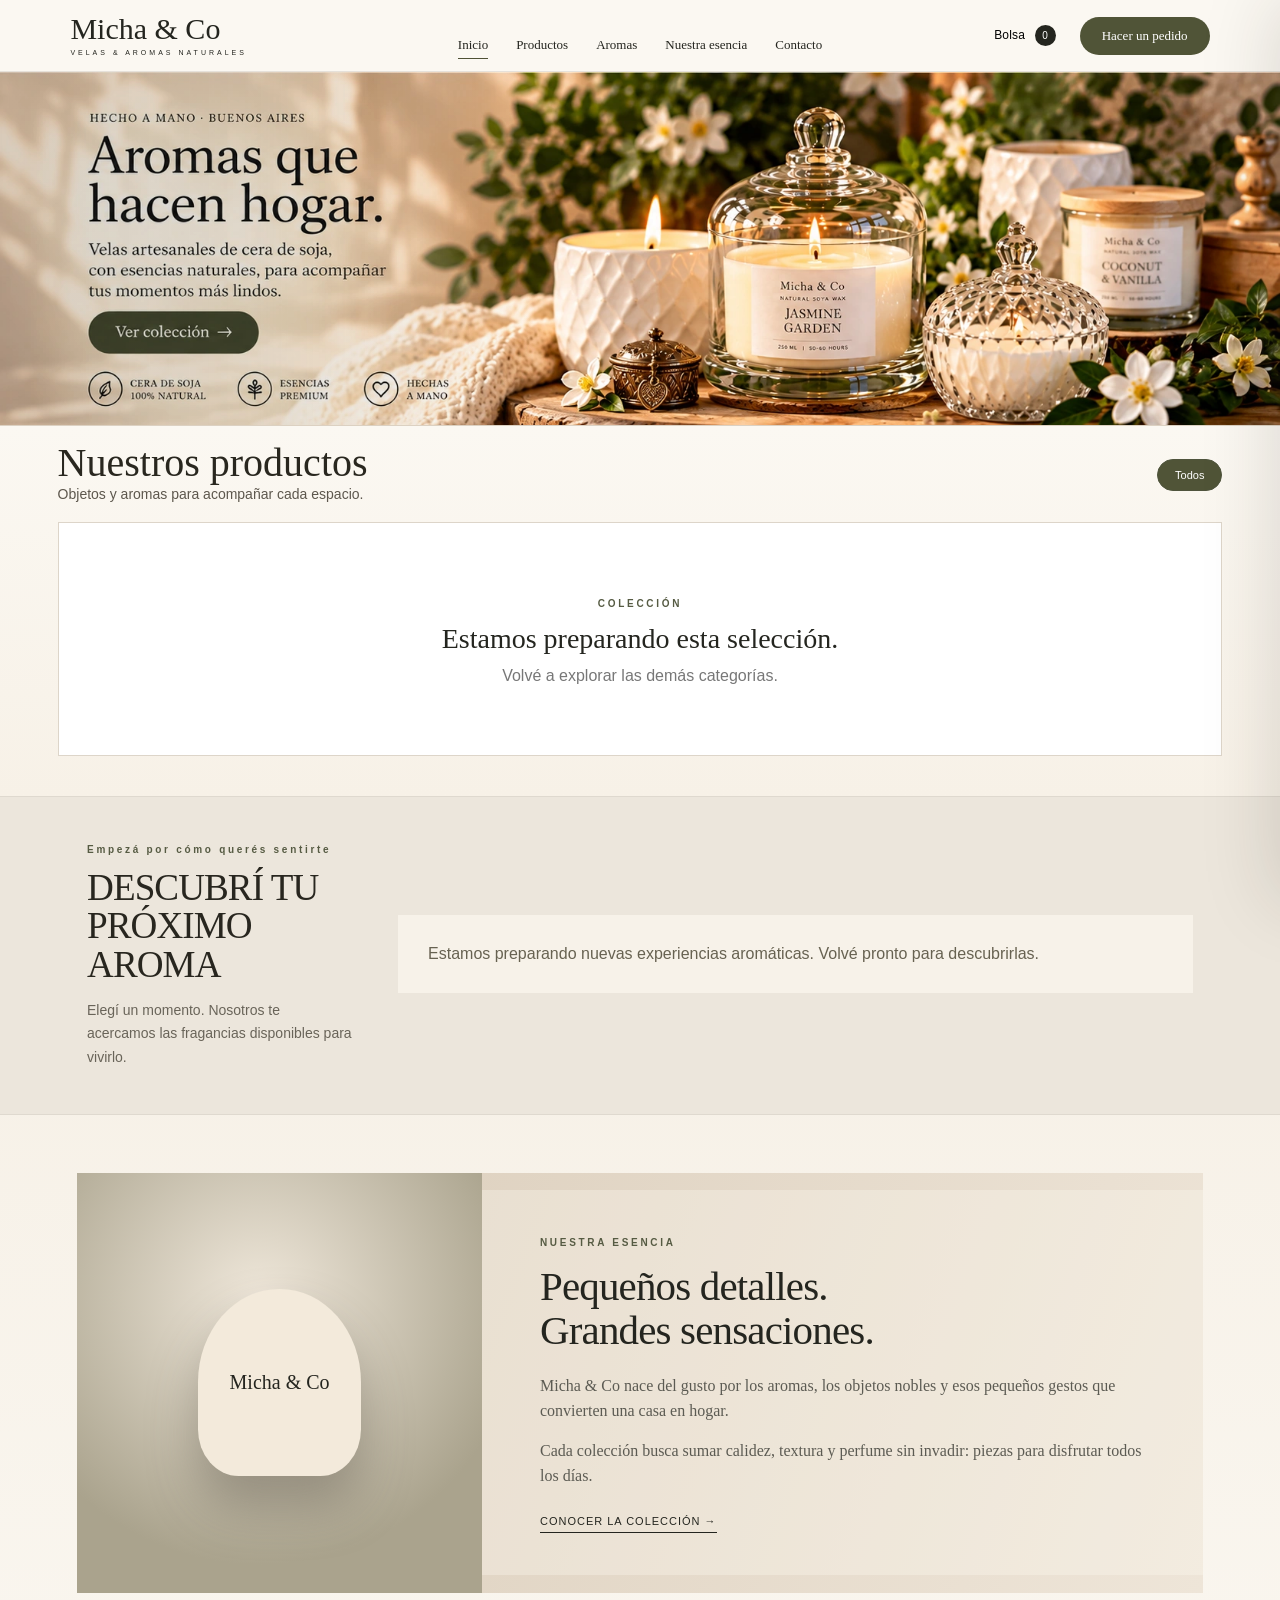
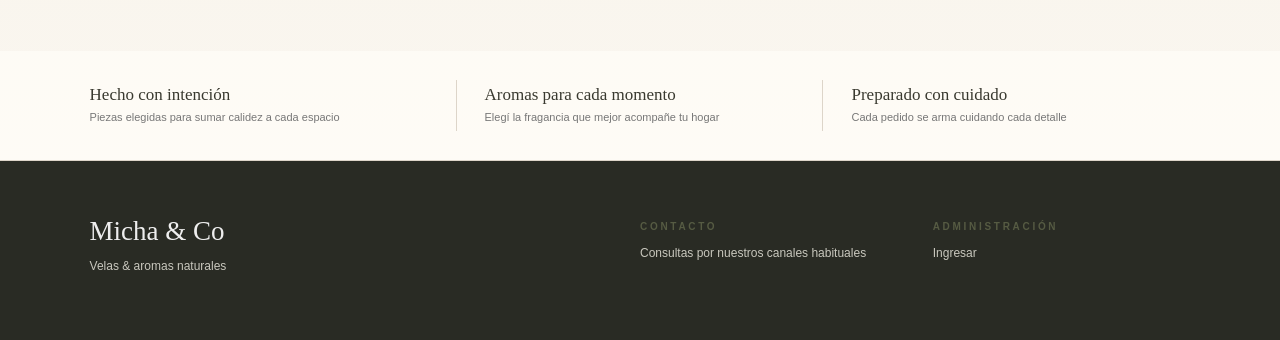
==== public/index.html @ 1bf03e5f "Restore short mood descriptions in compact aroma tiles" ====
<!doctype html>
<html lang="es"><head><meta charset="utf-8"><meta name="viewport" content="width=device-width,initial-scale=1">
<meta name="theme-color" content="#f4efe6"><title>Micha & Co — Velas & Aromas Naturales</title>
<meta name="description" content="Velas, aromas y objetos para transformar los pequeños momentos cotidianos en algo especial.">
<link rel="stylesheet" href="styles.css?v=20260929-3"></head><body>
<header class="top"><a class="brand" href="#">Micha & Co<small>Velas & aromas naturales</small></a>
<nav><a class="active" href="#">Inicio</a><a href="#catalogo">Productos</a><a href="#aromas">Aromas</a><a href="#historia">Nuestra esencia</a><a href="#contacto">Contacto</a></nav>
<div class="top-actions"><a class="mobile-catalog-link" href="#catalogo">Productos</a><button class="cart-button" onclick="openCart()" aria-label="Abrir carrito">Bolsa <span id="cartCount">0</span></button><a class="order-cta" href="#catalogo">Hacer un pedido</a></div></header>
<section class="hero hero-clean" aria-label="Aromas que hacen hogar">
  <img class="hero-clean-image" src="assets/MichaCo_Hero_HD.webp" alt="Micha & Co — Aromas que hacen hogar"><div class="hero-upload-copy" hidden><span class="eyebrow">HECHO A MANO · BUENOS AIRES</span><h1>Aromas que<br>hacen hogar.</h1><p>Velas artesanales de cera de soja, con esencias naturales, para acompañar tus momentos más lindos.</p><a class="btn" href="#catalogo">Ver colección →</a></div>
</section>
<main><section id="catalogo" class="section collection"><div class="collection-bar"><div><h2>Nuestros productos</h2><p>Objetos y aromas para acompañar cada espacio.</p></div><div class="filters" id="filters"></div></div><div class="grid" id="grid"></div></section>
<section class="aroma-discovery" id="aromas"><div class="aroma-discovery-inner"><div class="aroma-intro"><span class="eyebrow">Empezá por cómo querés sentirte</span><h2>DESCUBRÍ TU PRÓXIMO AROMA</h2><p>Elegí un momento. Nosotros te acercamos las fragancias disponibles para vivirlo.</p></div><div class="aroma-moments" id="aromaMoments" aria-label="Momentos para descubrir"><p class="aroma-loading" role="status">Preparando aromas disponibles…</p></div></div><div class="aroma-results" id="aromaResults" hidden></div></section>
<section id="historia" class="story"><div class="story-image"><div class="story-vessel">Micha & Co</div></div><div class="story-copy"><span class="eyebrow">NUESTRA ESENCIA</span><h2>Pequeños detalles.<br>Grandes sensaciones.</h2><p>Micha & Co nace del gusto por los aromas, los objetos nobles y esos pequeños gestos que convierten una casa en hogar.</p><p>Cada colección busca sumar calidez, textura y perfume sin invadir: piezas para disfrutar todos los días.</p><a href="#catalogo" class="text-link">Conocer la colección →</a></div></section></main>
<section class="benefits"><div><b>Hecho con intención</b><span>Piezas elegidas para sumar calidez a cada espacio</span></div><div><b>Aromas para cada momento</b><span>Elegí la fragancia que mejor acompañe tu hogar</span></div><div><b>Preparado con cuidado</b><span>Cada pedido se arma cuidando cada detalle</span></div></section><footer id="contacto"><div><b class="footer-brand">Micha & Co</b><p id="footerTagline">Velas & aromas naturales</p></div><div><span class="eyebrow">CONTACTO</span><p id="contactLinks">Consultas por nuestros canales habituales</p></div><div><span class="eyebrow">ADMINISTRACIÓN</span><p><a href="admin.html">Ingresar</a></p></div></footer>
<div id="overlay" class="overlay" onclick="closeCart();closeVariant()"></div><div id="variantModal" class="variant-modal"><button class="close" onclick="closeVariant()">×</button><span class="eyebrow">ELEGÍ TU AROMA</span><h2 id="variantTitle"></h2><p id="shopAromaIntro">La misma presentación, con el aroma que mejor acompañe tu espacio.</p><div id="variantOptions"></div></div><aside id="drawer" class="drawer"><div class="drawer-head"><div><span class="eyebrow">TU SELECCIÓN</span><h2>Tu bolsa</h2><p id="shopCartIntro">Podés cambiar cantidades, aromas o quitar lo que quieras antes de continuar.</p></div><button class="close" onclick="closeCart()" aria-label="Cerrar">×</button></div><div id="cartNotice" class="cart-notice" hidden></div><p class="stock-reservation-note">Los productos en tu bolsa no quedan reservados. Confirmamos su disponibilidad al enviar el pedido.</p><div id="cartItems"></div><div class="gift-hint"><span class="gift-icon">♡</span><div><b>¿Es para regalar?</b><small id="shopGiftHint">En el siguiente paso podés dejar una dedicatoria o indicación especial.</small></div></div><div class="total"><span>Total estimado</span><b id="total">$0</b></div><button id="continueBtn" class="btn full" onclick="checkout()">Continuar pedido <span>→</span></button><div id="checkout" class="checkout" hidden><button class="back-link" onclick="backToCart()">← Volver a mi bolsa</button><span class="eyebrow">ÚLTIMO PASO</span><h3>¿Cómo te contactamos?</h3><p id="shopCheckoutHelp" class="checkout-help">Dejanos tus datos para preparar el pedido. Vas a poder revisar todo antes de confirmarlo.</p><label>Nombre y apellido<input id="name" autocomplete="name" placeholder="Tu nombre"></label><label>WhatsApp / teléfono<input id="phone" inputmode="tel" autocomplete="tel" placeholder="Ej. 11 1234 5678"></label><label>Email <small>(opcional)</small><input id="email" type="email" autocomplete="email" placeholder="tu@email.com"></label><label>Notas <small>(opcional)</small><textarea id="notes" rows="3" placeholder="Aroma, regalo, entrega u otra indicación"></textarea></label><div id="formError" class="form-error"></div><button class="btn full" onclick="reviewOrder()">Revisar pedido</button><div id="orderResult"></div></div></aside>
<script src="app.js?v=20260929-3"></script></body></html>
---- public/styles.css ----
[hidden]{display:none!important}
html.admin-locked,html.admin-locked body{overflow:hidden!important;height:100%!important}
:root{--font-heading:Georgia,'Times New Roman',serif;--font-body:Arial,Helvetica,sans-serif;--font-ui:Arial,Helvetica,sans-serif;--ink:#24251f;--olive:#565b43;--olive2:#73765f;--cream:#f4efe6;--sand:#ded1bd;--paper:#fbf9f4;--line:#ddd5c9}*{box-sizing:border-box}html{scroll-behavior:smooth}body{margin:0;color:var(--ink);background:var(--paper);font-family:var(--font-body)}a{color:inherit;text-decoration:none}.announcement{text-align:center;padding:9px;background:var(--olive);color:#fff;font-size:9px;letter-spacing:2.4px}.top{height:88px;display:flex;align-items:center;justify-content:space-between;padding:0 6vw;background:rgba(251,249,244,.96);position:sticky;top:0;z-index:5;border-bottom:1px solid var(--line)}.brand,.footer-brand{font:27px var(--font-heading)}.brand small{display:block;font:9px Arial;letter-spacing:2.2px;text-transform:uppercase;margin-top:4px}.top nav{display:flex;gap:30px;font-size:12px;letter-spacing:.6px}.cart-button{border:0;background:none;text-transform:uppercase;font-size:11px;letter-spacing:1.5px;cursor:pointer}.cart-button span{display:inline-grid;place-items:center;width:23px;height:23px;background:var(--ink);color:white;border-radius:50%;margin-left:6px}.hero{min-height:72vh;display:grid;grid-template-columns:1.05fr .95fr;background:var(--cream);overflow:hidden}.hero-copy{padding:10vh 7vw;align-self:center}.eyebrow{font-size:10px;letter-spacing:2.7px;color:var(--olive);font-weight:bold}h1,h2{font-family:var(--font-heading);font-weight:400}h1{font-size:clamp(58px,7vw,105px);line-height:.89;letter-spacing:-3px;margin:24px 0 28px}h2{font-size:clamp(38px,4.2vw,64px);line-height:1.03;margin:15px 0 22px}.hero p{font:16px/1.75 var(--font-heading);max-width:560px;color:#57564e;margin-bottom:34px}.btn{display:inline-block;border:0;background:var(--olive);color:white;padding:15px 23px;text-transform:uppercase;font-size:10px;letter-spacing:1.8px;cursor:pointer}.hero-art{position:relative;min-height:560px;background:linear-gradient(145deg,#d8ccb9,#b7ad98);overflow:hidden}.hero-art:before{content:"";position:absolute;inset:0;background:radial-gradient(circle at 65% 25%,#fff8,transparent 28%),linear-gradient(120deg,transparent 60%,#6c6e5940)}.hero-vessel{position:absolute;left:22%;bottom:12%;width:54%;height:55%;border-radius:45% 45% 18% 18%;background:linear-gradient(90deg,#6d6d5f,#92917d 48%,#646458);box-shadow:0 35px 55px #443d3266;display:flex;flex-direction:column;justify-content:center;align-items:center;color:#f5efe5;font:28px var(--font-heading)}.hero-vessel:before{content:"";position:absolute;top:-5%;width:88%;height:12%;border-radius:50%;background:#d6c5a5;box-shadow:inset 0 5px 10px #665}.hero-vessel small{font:8px Arial;letter-spacing:2px;margin-top:8px}.stem{position:absolute;width:2px;height:52%;background:#5c624a;transform-origin:bottom;bottom:35%;right:20%}.s1{transform:rotate(25deg)}.s2{transform:rotate(43deg);right:28%;height:43%}.benefits{display:grid;grid-template-columns:repeat(3,1fr);padding:25px 7vw;border-bottom:1px solid var(--line);background:#fff}.benefits div{padding:5px 28px;border-right:1px solid var(--line)}.benefits div:first-child{padding-left:0}.benefits div:last-child{border:0}.benefits b{display:block;font:17px var(--font-heading)}.benefits span{display:block;font-size:11px;color:#777;margin-top:5px}.section{padding:100px 7vw}.section-head{display:grid;grid-template-columns:1fr .7fr;gap:50px;align-items:end}.section-head p{line-height:1.7;color:#666;max-width:450px}.filters{display:flex;gap:8px;flex-wrap:wrap;margin:38px 0 28px}.chip{border:1px solid var(--line);background:transparent;padding:10px 15px;text-transform:uppercase;font-size:9px;letter-spacing:1.3px;cursor:pointer}.chip.active{background:var(--ink);color:#fff;border-color:var(--ink)}.grid{display:grid;grid-template-columns:repeat(4,1fr);gap:25px}.card{background:#fff;position:relative;padding-bottom:22px}.photo{aspect-ratio:4/5;background:linear-gradient(145deg,#eee8dd,#d6ccbc);display:grid;place-items:center;overflow:hidden;position:relative}.photo:before{content:"";width:47%;height:49%;border-radius:10% 10% 22% 22%;background:linear-gradient(90deg,#d9d5c9,#f7f1e4 45%,#c9c5b9);box-shadow:0 18px 28px #675f5240}.photo:after{content:"MICHA & CO";position:absolute;top:52%;font:9px var(--font-heading);letter-spacing:1px}.card-info{padding:18px 18px 0}.card h3{font:21px var(--font-heading);margin:8px 0}.card .price{font-size:13px;color:#555}.card .add{width:100%;border:1px solid var(--ink);background:transparent;padding:11px;margin-top:12px;cursor:pointer;text-transform:uppercase;font-size:9px;letter-spacing:1px}.card .add:hover{background:var(--ink);color:#fff}.story{display:grid;grid-template-columns:1fr 1fr;background:#e8e0d3;min-height:620px}.story-image{display:grid;place-items:center;background:linear-gradient(145deg,#a7a58f,#d4c9b6);position:relative}.story-vessel{width:40%;aspect-ratio:1/1.15;border-radius:50% 50% 25% 25%;display:grid;place-items:center;background:#f3eadb;box-shadow:0 30px 50px #514b4160;font:20px var(--font-heading)}.story-copy{align-self:center;padding:10% 12%}.story-copy p{font:15px/1.8 var(--font-heading);color:#5c5b53}.text-link{display:inline-block;margin-top:15px;border-bottom:1px solid;padding-bottom:5px;font-size:11px;text-transform:uppercase;letter-spacing:1px}footer{padding:55px 7vw;display:grid;grid-template-columns:2fr 1fr 1fr;background:#292b24;color:#eee;gap:35px}footer p{font-size:12px;color:#c9c8be}.overlay{display:none;position:fixed;inset:0;background:#0008;z-index:9}.drawer{position:fixed;right:-450px;top:0;width:min(450px,100%);height:100vh;background:var(--paper);z-index:10;padding:42px;transition:.3s;overflow:auto}.drawer.open{right:0}.overlay.open{display:block}.close{float:right;border:0;background:none;font-size:30px}.cart-row{display:flex;justify-content:space-between;border-bottom:1px solid var(--line);padding:17px 0;font-size:13px}.total{display:flex;justify-content:space-between;font-size:20px;margin:30px 0}.full{width:100%}.drawer input{width:100%;padding:13px;margin:6px 0 12px;border:1px solid var(--line);background:#fff}.login-screen{min-height:100vh;display:grid;place-items:center;background:var(--cream);padding:24px}.login-card{width:min(430px,100%);background:#fff;padding:42px;box-shadow:0 15px 50px #0001}.login-card h2{margin:32px 0 20px}.login-card label{display:block;font-size:12px;letter-spacing:1px;margin:12px 0 6px}.login-card input{width:100%;padding:13px;border:1px solid #ccc;margin-bottom:8px}.login-card .btn{width:100%;margin:18px 0}.error{color:#8b1e1e;min-height:20px}.admin-grid{display:grid;grid-template-columns:1fr 1fr;gap:22px}.admin-box{padding:25px}@media(max-width:850px){.top nav{display:none}.hero{grid-template-columns:1fr}.hero-copy{padding:9vh 7vw}.hero-art{min-height:430px}.benefits{grid-template-columns:1fr}.benefits div{border-right:0;border-bottom:1px solid var(--line);padding:14px 0}.grid{grid-template-columns:repeat(2,1fr)}.section-head,.story{grid-template-columns:1fr}.story-image{min-height:480px}footer{grid-template-columns:1fr 1fr}.admin-grid{grid-template-columns:1fr}}@media(max-width:520px){.top{height:72px}.brand{font-size:22px}.hero-copy{padding-top:8vh;padding-bottom:8vh}h1{font-size:56px}.hero-art{min-height:360px}.grid{grid-template-columns:1fr 1fr;gap:10px}.card-info{padding:13px}.card h3{font-size:17px}.section{padding:70px 5vw}.benefits{padding:20px 5vw}.story-image{min-height:360px}footer{grid-template-columns:1fr}.drawer{padding:30px 24px}}.cart-row{align-items:center;gap:12px}.cart-main{display:flex;flex-direction:column;gap:5px;flex:1}.cart-main span{font:16px var(--font-heading)}.cart-main small{color:#777}.qty{display:flex;align-items:center;border:1px solid var(--line);border-radius:22px;background:#fff;overflow:hidden}.qty button{width:32px;height:32px;border:0;background:transparent;cursor:pointer;font-size:18px;color:var(--olive)}.qty b{min-width:24px;text-align:center;font-size:12px}.remove,.clear-cart{border:0;background:transparent;color:#777;text-decoration:underline;text-underline-offset:3px;cursor:pointer;font-size:10px}.clear-cart{display:block;margin:18px 0 0 auto}.drawer .btn{border-radius:2px}.card .add,.chip,.btn{transition:background .2s,color .2s,transform .15s}.card .add:active,.btn:active{transform:scale(.98)}@media(max-width:520px){.cart-row{flex-wrap:wrap}.cart-main{min-width:55%}.remove{width:100%;text-align:right}}.cart-row{padding:20px 0;gap:14px}.cart-main span{font-size:16px;line-height:1.25}.cart-main small{font-size:11px}.qty{height:34px;border-color:#d8d0c3;border-radius:18px;padding:0 3px}.qty button{width:27px;height:27px;border-radius:50%;font:16px/1 var(--font-heading);display:grid;place-items:center;transition:.18s}.qty button:hover{background:#ece6dc}.qty b{min-width:22px;font:12px var(--font-body)}.remove{width:30px;height:30px;padding:6px;border-radius:50%;display:grid;place-items:center;text-decoration:none;color:#858277;transition:.18s}.remove svg{width:16px;height:16px;fill:none;stroke:currentColor;stroke-width:1.5;stroke-linecap:round;stroke-linejoin:round}.remove:hover{background:#eee8de;color:var(--ink)}.clear-cart{font-size:9px;letter-spacing:.5px;color:#8b887e;text-decoration:none;border-bottom:1px solid #c9c1b5;padding:0 0 2px}.clear-cart:hover{color:var(--ink)}@media(max-width:520px){.remove{width:30px;text-align:center}.qty{margin-left:auto}}.checkout{margin-top:34px;padding-top:28px;border-top:1px solid var(--line)}.checkout h3,.review h3{font:28px var(--font-heading);margin:10px 0}.checkout-help{font:13px/1.6 var(--font-heading);color:#6d6a62;margin:0 0 24px}.checkout label{display:block;font-size:10px;letter-spacing:.8px;text-transform:uppercase;margin:15px 0 0}.checkout label small{color:#969187;text-transform:none;letter-spacing:0}.drawer textarea{width:100%;padding:13px;margin:6px 0 12px;border:1px solid var(--line);background:#fff;resize:vertical;font:14px Arial}.back-link{border:0;background:none;padding:0 0 22px;color:#777;font-size:11px;cursor:pointer}.back-link:hover{color:var(--ink)}.form-error{min-height:20px;color:#8a4f45;font-size:11px;margin:2px 0 10px}.review{margin-top:24px;padding:24px;background:#f0ebe2}.review ul{padding:0;list-style:none;margin:18px 0;border-top:1px solid #d8d0c4}.review li{display:flex;justify-content:space-between;padding:10px 0;border-bottom:1px solid #d8d0c4;font:14px var(--font-heading)}.review-note{font-size:11px;line-height:1.5;color:#777;margin:18px 0}.variant-modal{display:none;position:fixed;z-index:11;left:50%;top:50%;transform:translate(-50%,-50%);width:min(560px,calc(100% - 32px));max-height:82vh;overflow:auto;background:var(--paper);padding:42px;box-shadow:0 30px 80px #0003}.variant-modal.open{display:block}.variant-modal>p{font:14px/1.6 var(--font-heading);color:#6d6a62;margin-bottom:25px}.scent-option{width:100%;display:flex;flex-direction:column;gap:5px;text-align:left;padding:15px 4px;border:0;border-bottom:1px solid var(--line);background:transparent;cursor:pointer}.scent-option b{font:17px var(--font-heading);font-weight:400}.scent-option small{font-size:11px;color:#777}.scent-option:hover{padding-left:10px;background:#f1ece3}.cart-scent{display:block;font:10px var(--font-body);color:#777;margin-top:4px}@media(max-width:520px){.variant-modal{padding:32px 24px}}/* Product-card alignment: equal visual rhythm regardless of title wrapping */.grid{align-items:stretch}.card{display:flex;flex-direction:column;height:100%}.card-info{display:flex;flex-direction:column;flex:1}.card h3{min-height:2.35em;line-height:1.08;margin:8px 0 10px}.card .price{display:block;min-height:18px;margin-top:0}.card .add{margin-top:auto;padding:14px 12px}.card .eyebrow{min-height:12px}@media(max-width:520px){.card h3{min-height:2.4em}.card .add{padding:12px 7px}}.admin-body{background:#f4f0e8;min-height:100vh}.admin-side{position:fixed;inset:0 auto 0 0;width:245px;background:#292b24;color:#f5f0e7;padding:38px 30px;display:flex;flex-direction:column}.admin-side .brand{font-size:26px}.admin-side .brand small{color:#c9c7bb}.admin-side nav{display:flex;flex-direction:column;margin-top:58px;gap:4px}.admin-side nav button{border:0;background:transparent;color:#c9c7bb;text-align:left;padding:12px 10px;font-size:12px;letter-spacing:.5px;cursor:pointer}.admin-side nav button.active,.admin-side nav button:hover{color:#fff;background:#ffffff0b}.admin-store{margin-top:auto;font-size:11px;color:#c9c7bb}.admin-main{margin-left:245px;padding:58px 5vw 80px}.admin-head{display:flex;justify-content:space-between;gap:40px;align-items:flex-start;border-bottom:1px solid #d8d0c4;padding-bottom:38px}.admin-head h1{font-size:clamp(44px,5vw,72px);margin:12px 0 15px;letter-spacing:-2px}.admin-head p{font:15px/1.6 var(--font-heading);color:#68665e}.admin-badge{border:1px solid #c9c1b4;border-radius:20px;padding:9px 14px;font-size:9px;text-transform:uppercase;letter-spacing:1px}.admin-kpis{display:grid;grid-template-columns:repeat(3,1fr);gap:1px;background:#d8d0c4;margin:35px 0}.admin-kpis article{background:#fbf9f4;padding:26px}.admin-kpis small{font-size:9px;text-transform:uppercase;letter-spacing:1.4px;color:#777}.admin-kpis strong{display:block;font:42px var(--font-heading);margin:10px 0 2px}.admin-kpis span{font-size:11px;color:#777}.admin-work{background:#fbf9f4;padding:36px;margin-top:25px}.admin-title h2{font-size:36px;margin:8px 0 28px}.admin-actions{display:grid;grid-template-columns:repeat(3,1fr);gap:18px}.admin-actions article{border:1px solid #ded6ca;padding:24px;min-height:245px;display:flex;flex-direction:column}.admin-actions article>b{font:12px var(--font-heading);color:#8a877c}.admin-actions h3{font:24px var(--font-heading);font-weight:400;margin:30px 0 8px}.admin-actions p{font-size:12px;line-height:1.6;color:#6f6c64}.admin-actions button{margin-top:auto;border:0;border-top:1px solid #ddd4c7;background:transparent;text-align:left;padding:14px 0 0;font-size:10px;text-transform:uppercase;letter-spacing:1px;cursor:pointer}.admin-note{margin-top:25px;background:#e4ddcf;padding:24px 28px}.admin-note b{font:18px var(--font-heading)}.admin-note p{font-size:11px;color:#69675f;margin-bottom:0}@media(max-width:850px){.admin-side{position:static;width:100%;height:auto;padding:22px}.admin-side nav{display:none}.admin-store{display:none}.admin-main{margin:0;padding:35px 5vw}.admin-head{display:block}.admin-badge{display:inline-block;margin-top:10px}.admin-actions,.admin-kpis{grid-template-columns:1fr}}

/* Micha & Co — warm editorial experience */
body{background:linear-gradient(180deg,#fbf8f1 0%,#f6f0e6 48%,#fbf8f2 100%)}
.top{background:rgba(250,246,238,.94);backdrop-filter:blur(14px);box-shadow:0 10px 30px rgba(73,61,43,.035)}
.top nav a{position:relative;padding:9px 0}.top nav a:after{content:"";position:absolute;left:50%;right:50%;bottom:2px;height:1px;background:var(--olive);transition:.25s}.top nav a:hover:after{left:0;right:0}
.hero{position:relative;background:linear-gradient(110deg,#f6eee1 0%,#eee2d0 48%,#d7c8b2 100%);border-bottom:1px solid rgba(84,78,62,.12)}
.hero:after{content:"";position:absolute;inset:0;pointer-events:none;background:radial-gradient(circle at 16% 22%,rgba(255,255,255,.82),transparent 28%),radial-gradient(circle at 74% 32%,rgba(255,239,204,.32),transparent 22%)}
.hero-copy{position:relative;z-index:2}.hero-copy h1{color:#27271f;text-shadow:0 1px rgba(255,255,255,.4)}.hero-copy p{max-width:500px;color:#5d574e}
.hero-art{z-index:1;background:linear-gradient(145deg,#c7b59d,#a99b82);box-shadow:inset 35px 0 60px rgba(72,59,40,.08)}
.hero-art:after{content:"";position:absolute;inset:auto 0 0;height:42%;background:linear-gradient(0deg,rgba(66,55,39,.28),transparent)}
.hero-vessel{z-index:2;background:linear-gradient(90deg,rgba(224,216,198,.48),rgba(250,244,230,.8) 42%,rgba(156,149,131,.5));border:1px solid rgba(255,255,255,.48);backdrop-filter:blur(2px);color:#3d3a31;box-shadow:0 35px 70px rgba(49,42,31,.32),inset 0 0 25px rgba(255,255,255,.5)}
.hero-vessel:before{background:linear-gradient(90deg,#a88456,#d1b98f,#94764e)}
.glass-piece{position:absolute;z-index:3;right:8%;bottom:7%;width:30%;aspect-ratio:1;border-radius:48% 48% 36% 36%;border:8px double rgba(255,255,255,.56);background:radial-gradient(circle at 35% 20%,rgba(255,255,255,.8),rgba(255,255,255,.14) 45%,rgba(96,83,62,.13));box-shadow:0 24px 40px rgba(45,39,29,.2)}
.ambient-leaf{position:absolute;z-index:1;width:150px;height:54px;border-radius:100% 0 100% 0;background:#59604a;filter:blur(.2px);opacity:.88}.leaf-a{right:-22px;top:17%;transform:rotate(-32deg)}.leaf-b{right:17%;top:8%;transform:rotate(30deg) scale(.75)}
.benefits{background:rgba(255,253,248,.78);padding-top:29px;padding-bottom:29px}.benefits b{color:#39392f}.benefits span{line-height:1.45}
.collection{background:linear-gradient(180deg,#fbf8f2,#f7f1e7)}.section-head h2{margin-bottom:5px}.filters{margin-top:32px}
.chip{border-radius:999px;padding:10px 18px;background:rgba(255,255,255,.5)}.chip.active{background:#4f543d;border-color:#4f543d}
.grid{gap:18px}.card{border:1px solid rgba(93,82,62,.09);box-shadow:0 10px 35px rgba(77,65,47,.055);transition:transform .25s,box-shadow .25s;overflow:hidden}.card:hover{transform:translateY(-3px);box-shadow:0 16px 42px rgba(77,65,47,.1)}
.photo{background:linear-gradient(145deg,#e8dece,#cdbda5)}.photo:before{box-shadow:0 22px 36px rgba(67,55,38,.2)}.card .add{border-color:#565b43;color:#454a35}.card .add:hover{background:#565b43;border-color:#565b43}
.story{background:linear-gradient(110deg,#d9cbb8,#eee5d8)}.story-image{background:radial-gradient(circle at 45% 30%,#efe7da,#aaa38d 72%)}.story-copy{background:rgba(250,247,240,.32)}
.overlay{background:rgba(39,35,28,.46);backdrop-filter:blur(2px)}
.drawer{right:-520px;width:min(500px,100%);background:linear-gradient(180deg,#fcfaf5,#f7f1e8);padding:38px 42px;box-shadow:-25px 0 70px rgba(43,36,27,.15)}
.drawer-head{display:flex;align-items:flex-start;justify-content:space-between;gap:20px;padding-bottom:24px;border-bottom:1px solid #ddd4c7}.drawer-head h2{font-size:48px;margin:8px 0 8px}.drawer-head p{font:13px/1.55 var(--font-heading);color:#777166;max-width:330px;margin:0}.drawer-head .close{flex:0 0 auto}
.close{cursor:pointer;color:#45463b;line-height:1;font-family:var(--font-heading)}
.cart-row{padding:22px 0;border-bottom-color:#dfd6c9}.cart-main span{font-size:17px}.cart-main small{font-size:12px;color:#777066}.qty{background:#f0e8dc;border:0;height:36px}.qty button:hover{background:#e2d7c7}.remove{color:#9b8e7c}.remove:hover{background:#eee3d5;color:#4f4b40}
.gift-hint{display:flex;align-items:center;gap:14px;margin:24px 0 8px;padding:17px;background:rgba(229,217,198,.45);border-radius:4px}.gift-icon{width:38px;height:38px;display:grid;place-items:center;border:1px solid #c9b99f;border-radius:50%;font:20px var(--font-heading);color:#716248}.gift-hint b{display:block;font:15px var(--font-heading);font-weight:400}.gift-hint small{display:block;margin-top:4px;color:#777064;line-height:1.45}
.total{align-items:baseline;border-top:1px solid #d9d0c2;padding-top:24px;margin-top:25px}.total span{font:16px var(--font-heading)}.total b{font:27px var(--font-heading);font-weight:400}
.drawer .btn{border-radius:999px;padding:17px 22px;background:#50553b;font:15px var(--font-heading);text-transform:none;letter-spacing:.2px;display:flex;justify-content:center;gap:12px}.drawer .btn:hover{background:#41452f}
.variant-modal{background:linear-gradient(180deg,#fcfaf5,#f4ede2);border:1px solid rgba(99,85,62,.14)}.scent-option{transition:.2s}.scent-option:hover{background:#ece3d5}
.checkout input,.drawer textarea{border-radius:3px;border-color:#d9d0c3;background:rgba(255,255,255,.75);outline:none}.checkout input:focus,.drawer textarea:focus{border-color:#777a60;box-shadow:0 0 0 2px rgba(86,91,67,.08)}
@media(max-width:850px){.hero:after{background:linear-gradient(180deg,rgba(255,255,255,.12),transparent)}.hero-art{min-height:470px}.drawer{padding:34px 30px}}
@media(max-width:520px){.drawer{padding:28px 22px}.drawer-head h2{font-size:39px}.drawer-head p{font-size:12px}.gift-hint{padding:14px}.hero-art{min-height:390px}}

.login-screen{background:radial-gradient(circle at 70% 20%,#e8ddca,#f6f0e6 42%,#eee4d5);}.login-card{border:1px solid rgba(86,78,61,.12);box-shadow:0 30px 80px rgba(70,58,40,.12);padding:52px}.login-card .brand{display:block;margin-bottom:55px}.login-card .eyebrow{display:block;margin-top:10px}.login-card h2{font-size:42px;line-height:1.05;margin:12px 0 14px}.login-card p{font:14px/1.65 var(--font-heading);color:#69645a}.login-card input{background:#fbf9f4;border-color:#d8d0c3;outline:none}.login-card input:focus{border-color:#73765f;box-shadow:0 0 0 2px rgba(86,91,67,.08)}.login-card .btn{border-radius:999px}.admin-login-msg{min-height:38px;font-size:11px;line-height:1.5;color:#666257;margin:2px 0 10px}.admin-signout{margin-top:auto;border:0;background:transparent;color:#aaa99d;text-align:left;padding:12px 0;font-size:10px;text-transform:uppercase;letter-spacing:1px;cursor:pointer}.admin-signout+.admin-store{margin-top:8px}

/* Admin operational tools */
.admin-toolbar{display:flex;align-items:end;justify-content:space-between;gap:20px;margin-bottom:25px}.admin-toolbar h2{margin:8px 0 0}.admin-list{border-top:1px solid #ddd4c7}.admin-row{display:flex;align-items:center;justify-content:space-between;gap:24px;padding:18px 4px;border-bottom:1px solid #ddd4c7}.admin-row>div:first-child{display:flex;flex-direction:column;gap:5px}.admin-row b{font:18px var(--font-heading);font-weight:400}.admin-row span{font-size:11px;color:#777}.admin-row-meta{display:flex;align-items:center;gap:16px}.admin-row button{border:0;background:transparent;border-bottom:1px solid #aaa;padding:5px 0;cursor:pointer;font-size:10px;text-transform:uppercase;letter-spacing:1px}.admin-row select{padding:9px;border:1px solid #d6cdbf;background:#fff}.admin-form{display:grid;gap:16px;max-width:720px}.admin-form label{display:grid;gap:7px;font-size:10px;text-transform:uppercase;letter-spacing:1px;color:#666}.admin-form input,.admin-form select,.admin-form textarea{width:100%;padding:13px;border:1px solid #d5ccbf;background:#fff;font:14px Arial;color:#333}.admin-form textarea{min-height:95px;resize:vertical}.admin-form .check{display:flex;grid-template-columns:auto 1fr;align-items:center;justify-content:flex-start;gap:9px;text-transform:none;font-size:12px}.admin-form .check input{width:auto}.form-grid{display:grid;grid-template-columns:1fr 1fr;gap:15px}.admin-form .btn{justify-self:start}.photo-admin-grid{display:grid;grid-template-columns:repeat(4,1fr);gap:16px;margin-top:30px}.photo-admin-grid article{background:#fff;border:1px solid #ded6ca;padding:10px;display:flex;flex-direction:column;gap:7px}.photo-admin-grid img{width:100%;aspect-ratio:4/5;object-fit:cover}.photo-admin-grid b{font:15px var(--font-heading)}.photo-admin-grid span{font-size:10px;color:#777}.photo-admin-grid button{border:0;background:transparent;text-align:left;padding:5px 0;color:#8a5b52;cursor:pointer}.admin-empty{font:15px var(--font-heading);color:#777;padding:30px 0}@media(max-width:850px){.admin-toolbar,.admin-row{align-items:flex-start;flex-direction:column}.admin-row-meta{width:100%;flex-wrap:wrap}.photo-admin-grid{grid-template-columns:repeat(2,1fr)}}@media(max-width:520px){.form-grid{grid-template-columns:1fr}.photo-admin-grid{grid-template-columns:1fr 1fr}}


/* Real photography takes over the catalog as images are loaded from admin */
.photo.real-photo:has(img):before,.photo.real-photo:has(img):after{display:none}.photo.real-photo img{width:100%;height:100%;object-fit:cover;display:block;transition:transform .55s ease,filter .35s ease}.card:hover .photo.real-photo img{transform:scale(1.025)}.photo.real-photo:has(img){background:#ddd1bf}


/* Editorial composition driven by the real managed photography */
.hero-art.has-real-photo{background-size:cover;background-position:center 52%;isolation:isolate}.hero-art.has-real-photo:before{z-index:1;background:linear-gradient(90deg,rgba(44,39,29,.16),transparent 40%),linear-gradient(0deg,rgba(39,34,26,.22),transparent 42%)}.hero-art.has-real-photo .hero-vessel,.hero-art.has-real-photo .glass-piece,.hero-art.has-real-photo .ambient-leaf,.hero-art.has-real-photo .stem{display:none}.hero-art.has-real-photo:after{z-index:1;height:55%;background:linear-gradient(0deg,rgba(38,33,25,.32),transparent)}.story-image.has-real-photo{background-size:cover;background-position:center}.story-image.has-real-photo .story-vessel{display:none}.story-image.has-real-photo:after{content:"";position:absolute;inset:0;background:linear-gradient(90deg,transparent 55%,rgba(235,225,209,.25)),linear-gradient(0deg,rgba(42,37,29,.12),transparent 45%)}@media(max-width:850px){.hero-art.has-real-photo{background-position:center 45%}.story-image.has-real-photo{min-height:560px}}

.danger-btn{justify-self:start;margin-top:18px;padding:10px 0;border:0;border-bottom:1px solid #9a625b;background:transparent;color:#8a4f48;font-size:10px;letter-spacing:1.3px;text-transform:uppercase;cursor:pointer}.danger-btn:hover{color:#5e2924;border-color:#5e2924}

.photo-actions{display:flex;gap:10px;flex-wrap:wrap;border-top:1px solid #e2d9cc;padding-top:5px}.photo-actions button{font-size:9px!important;text-transform:uppercase;letter-spacing:.8px}.photo-actions button[data-del]{margin-left:auto;color:#8a4f48}


/* Simple catalog maintenance */
.catalog-row{display:grid;grid-template-columns:1fr auto;align-items:center;gap:20px;border-bottom:1px solid #ded5c8;padding:13px 4px}.catalog-main{border:0;background:transparent;text-align:left;padding:0;cursor:pointer}.catalog-main span{display:flex;flex-direction:column;gap:4px}.catalog-main b{font:20px var(--font-heading);font-weight:400}.catalog-main small{font-size:11px;color:#777}.catalog-actions{display:flex;align-items:center;gap:15px}.visibility-control{display:flex!important;align-items:center;gap:7px!important;text-transform:none!important;letter-spacing:0!important;font-size:11px!important;color:#666!important;cursor:pointer}.visibility-control input,.visibility-check{width:18px!important;height:18px;accent-color:#5c6546;cursor:pointer}.icon-edit,.icon-trash{border:0!important;background:transparent!important;padding:8px!important;font-size:20px!important;line-height:1;cursor:pointer;text-decoration:none!important}.icon-edit{color:#566044}.icon-trash{color:#985c53!important}.icon-trash:hover{color:#642f29!important}
/* Spreadsheet-like stock editor */
.admin-help{margin:8px 0 0;color:#766f64}.toolbar-actions{display:flex;gap:10px;flex-wrap:wrap}.btn.secondary{background:transparent;color:#4e563e;border:1px solid #899074}.sheet-filters{display:grid;grid-template-columns:2fr 2fr 1fr 1fr auto;gap:10px;align-items:end;padding:14px;background:#eee8de;border:1px solid #d8cfc1;margin-bottom:12px}.sheet-filters label{display:grid;gap:5px;font-size:9px;text-transform:uppercase;letter-spacing:1px}.sheet-filters select,.sheet-filters input{height:38px;border:1px solid #cfc5b7;background:#fff;padding:0 9px;min-width:0}.filter-clear{height:38px;border:0;background:transparent;text-decoration:underline;cursor:pointer}.sheet-wrap{overflow:auto;border:1px solid #d8cfc1;background:#fff}.stock-sheet{width:100%;border-collapse:collapse;min-width:720px}.stock-sheet th{position:sticky;top:0;background:#f2eee7;text-align:left;padding:10px;border-right:1px solid #ddd5c9;border-bottom:1px solid #cfc6b9;font-size:9px;text-transform:uppercase;letter-spacing:1px}.stock-sheet td{padding:0 10px;border-right:1px solid #e2dbd0;border-bottom:1px solid #e2dbd0;font-size:12px;white-space:nowrap}.stock-sheet td:first-child,.stock-sheet td:nth-child(2){padding:11px 10px}.stock-sheet input[type=number]{width:120px;border:0;background:transparent;padding:11px 5px;font:13px Arial}.stock-sheet input[type=number]:focus{outline:2px solid #7d8565;outline-offset:-2px;background:#fbfaf7}.stock-sheet .center{text-align:center}.sheet-empty{padding:25px!important;text-align:center;color:#777}.grid-msg{min-height:24px;padding-top:8px;font-size:11px;color:#596047}
@media(max-width:850px){.sheet-filters{grid-template-columns:1fr 1fr}.catalog-row{grid-template-columns:1fr}.catalog-actions{justify-content:flex-end}.toolbar-actions{width:100%}}


/* Maintenance UX refinements */
.icon-trash{display:inline-grid!important;place-items:center;width:34px;height:34px;padding:6px!important;border-radius:7px!important}.trash-svg{width:20px;height:20px;fill:none;stroke:currentColor;stroke-width:1.8;stroke-linecap:round;stroke-linejoin:round}.icon-trash:hover{background:#f4e7e3!important}.sheet-tabs{display:flex;gap:0;margin:8px 0 14px;border-bottom:1px solid #d4cabc}.sheet-tabs button{border:0;background:transparent;padding:12px 18px;cursor:pointer;font-size:11px;text-transform:uppercase;letter-spacing:1px;color:#777;border-bottom:2px solid transparent}.sheet-tabs button.active{color:#333;border-bottom-color:#596047}.file-btn{cursor:pointer;display:inline-flex;align-items:center}.sheet-filters{grid-template-columns:2fr 1.5fr 1fr 1fr auto}.stock-sheet td .icon-trash{margin:auto}.toolbar-actions .btn{white-space:nowrap}


/* Storefront composition v13 — warm, compact, product-safe photography */
.top{height:92px;padding:0 4vw;position:relative;top:auto;background:#faf7f0;border-bottom:1px solid rgba(74,61,44,.12);box-shadow:none}
.brand{font-size:34px;line-height:.95}.brand small{font-size:8px;letter-spacing:3px;margin-top:9px}
.top nav{gap:38px;font:14px var(--font-heading);letter-spacing:0}.top nav a{padding:34px 0 8px}.top nav a.active:after,.top nav a:hover:after{content:"";position:absolute;left:0;right:0;bottom:0;height:1px;background:#4f5135}
.cart-button{font:12px var(--font-heading);text-transform:none;letter-spacing:.2px}.cart-button span{width:21px;height:21px;font:10px Arial}
.hero{display:block;min-height:0;background:#efe4d3;overflow:hidden}.hero-art{position:relative;width:100%;height:min(590px,calc(100vh - 92px));min-height:500px;overflow:hidden;background:#c8b393}
.hero-photo{position:absolute;inset:0;background-repeat:no-repeat;background-position:center;background-size:cover;filter:saturate(.92) contrast(.97)}
.hero-art.has-real-photo{background-image:none!important}.hero-art.has-real-photo:before,.hero-art.has-real-photo:after{display:none!important}
.hero-art.has-real-photo .hero-photo{display:block}
.hero-shade{position:absolute;inset:0;background:linear-gradient(90deg,rgba(247,239,226,.97) 0%,rgba(247,239,226,.92) 25%,rgba(244,234,218,.55) 39%,rgba(37,32,24,.03) 62%),linear-gradient(0deg,rgba(39,32,24,.12),transparent 40%)}
.hero-copy{position:relative;z-index:2;width:43%;height:100%;padding:45px 4vw 32px;display:flex;flex-direction:column;justify-content:center;align-items:flex-start}
.hero-copy .eyebrow{display:none}.hero h1{font-size:clamp(56px,5.2vw,88px);line-height:.9;letter-spacing:-2.5px;margin:0 0 22px;color:#29271f}.hero p{font:20px/1.45 var(--font-heading);max-width:530px;color:#4f493e;margin:0 0 24px}.hero .btn{border-radius:999px;padding:14px 28px;background:#505437;font:16px var(--font-heading);text-transform:none;letter-spacing:0}.hero .btn span{margin-left:12px}.hero-benefits{display:flex;gap:36px;margin-top:30px}.hero-benefits span{font:11px/1.25 var(--font-heading);text-transform:uppercase;letter-spacing:.4px;color:#514c40;display:grid;grid-template-columns:34px auto;align-items:center}.hero-benefits b{grid-row:1/3;width:29px;height:29px;border:1px solid #6e6a59;border-radius:50%;display:grid;place-items:center;font:15px var(--font-heading);margin-right:8px}
.section{padding-top:58px}.section-head h2{margin-bottom:5px}.filters{margin-top:22px}
.photo.real-photo:has(img){background:#eee6da}.photo.real-photo img{object-fit:contain!important;object-position:center!important;padding:8px;transform:none!important}.card:hover .photo.real-photo img{transform:none!important}
.photo-admin-grid img{object-fit:contain!important;background:#f1ebe1;padding:5px}
@media(max-width:850px){.top{height:76px}.brand{font-size:27px}.hero-art{height:650px;min-height:0}.hero-photo{background-position:58% center}.hero-shade{background:linear-gradient(90deg,rgba(247,239,226,.96),rgba(247,239,226,.73) 55%,rgba(247,239,226,.1))}.hero-copy{width:64%;padding:45px 6vw}.hero h1{font-size:64px}.hero p{font-size:17px}.hero-benefits{gap:16px;flex-wrap:wrap}.hero-benefits span{font-size:9px}}
@media(max-width:520px){.top{height:70px;padding:0 5vw}.brand{font-size:23px}.brand small{font-size:6px}.hero-art{height:610px}.hero-photo{background-size:cover;background-position:62% center}.hero-shade{background:linear-gradient(180deg,rgba(247,239,226,.95) 0%,rgba(247,239,226,.74) 48%,rgba(247,239,226,.08) 78%)}.hero-copy{width:100%;height:auto;padding:45px 7vw 0;justify-content:flex-start}.hero h1{font-size:54px}.hero p{font-size:16px;max-width:330px}.hero-benefits{margin-top:22px;gap:12px}.hero-benefits span{grid-template-columns:27px auto}.hero-benefits b{width:24px;height:24px}.section{padding-top:50px}}

/* Hero v14: referencia aprobada, proporción preservada y sin overlay */
.hero-reference{display:block!important;min-height:0!important;height:auto!important;background:#efe5d7!important;overflow:hidden!important}
.hero-reference-image{width:100%;aspect-ratio:1566/473;background-repeat:no-repeat;background-position:center;background-size:100% 100%;display:block}
@media(max-width:700px){.hero-reference-image{background-size:contain;background-position:center top;aspect-ratio:1566/473}}

/* v14: hero compacto. Nunca ocupa más de 1/4 del viewport en desktop. */
@media(min-width:851px){
  .hero{height:25vh!important;min-height:210px!important;max-height:260px!important;width:100%!important;}
  .hero-art{height:100%!important;min-height:0!important;max-height:none!important;width:100%!important;}
  .hero-copy{width:38%!important;padding:18px 4vw!important;justify-content:center!important;}
  .hero h1{font-size:clamp(38px,3.3vw,56px)!important;line-height:.92!important;margin:0 0 10px!important;}
  .hero p{font-size:14px!important;line-height:1.35!important;max-width:430px!important;margin:0 0 12px!important;}
  .hero .btn{padding:9px 18px!important;font-size:13px!important;}
  .hero-benefits{margin-top:12px!important;gap:18px!important;}
  .hero-benefits span{font-size:8px!important;}
  .hero-benefits b{width:23px!important;height:23px!important;font-size:11px!important;}
}


/* v15 — composición definitiva basada en la referencia aprobada */
.top{height:88px!important;padding:0 4.2vw!important;background:#fbf8f2!important;display:grid!important;grid-template-columns:minmax(250px,1fr) auto minmax(250px,1fr)!important;align-items:center!important}
.brand{font-size:34px!important;justify-self:start}.brand small{font-size:7px!important;letter-spacing:3px!important}
.top nav{display:flex!important;gap:26px!important;align-items:center!important;justify-content:center!important;white-space:nowrap!important}.top nav a{font-size:13px!important;padding:31px 0 7px!important}
.top-actions{justify-self:end;display:flex;align-items:center;gap:20px}.cart-button{padding:8px!important}.order-cta{display:inline-flex;align-items:center;justify-content:center;background:#505437;color:#fff;border-radius:999px;padding:13px 23px;font:14px var(--font-heading);white-space:nowrap}
.hero{width:100%!important;height:auto!important;min-height:0!important;max-height:none!important;background:#eadbc7!important;overflow:hidden!important}
.hero-approved{display:block!important;width:100%!important;height:auto!important;max-width:none!important;margin:0!important}
.collection.section{padding:20px 4.2vw 54px!important}
.collection-bar{display:flex;align-items:flex-end;justify-content:space-between;gap:28px;margin:0 0 16px!important}
.collection-bar h2{font:46px/.95 var(--font-heading);margin:0 0 4px;color:#29271f}.collection-bar p{font:16px/1.3 var(--font-heading);margin:0;color:#5d574d}
.collection .filters{margin:0!important;display:flex;justify-content:flex-end;gap:8px;flex-wrap:wrap}.collection .chip{padding:9px 18px!important;font-size:11px!important}
.collection .grid{margin-top:0!important}
@media(max-width:1250px){.top{grid-template-columns:260px 1fr auto!important}.top nav{gap:16px!important}.top nav a{font-size:12px!important}.order-cta{display:none}.collection-bar h2{font-size:40px}}
@media(max-width:850px){.top{height:72px!important;display:flex!important}.top nav{display:none!important}.top-actions{margin-left:auto}.hero-approved{width:100%!important;height:auto!important}.collection.section{padding:18px 5vw 42px!important}.collection-bar{display:block}.collection .filters{justify-content:flex-start;margin-top:13px!important}.collection-bar h2{font-size:36px}}

/* v16 — fotografía de producto: el objeto completo es inviolable */
.collection .photo.real-photo{aspect-ratio:1/1!important;background:#f2ece3!important;padding:10px!important;overflow:hidden!important}
.collection .photo.real-photo:has(img)::before,.collection .photo.real-photo:has(img)::after{display:none!important}
.collection .photo.real-photo img{display:block!important;width:100%!important;height:100%!important;max-width:100%!important;max-height:100%!important;object-fit:contain!important;object-position:50% 50%!important;padding:0!important;margin:auto!important;transform:none!important}
.collection .card:hover .photo.real-photo img{transform:none!important}
@media(min-width:1100px){.collection .grid{grid-template-columns:repeat(6,minmax(0,1fr))!important;gap:14px!important}.collection .card-info{padding:13px 14px 0!important}.collection .card h3{font-size:17px!important}.collection .card .add{padding:11px 8px!important}}
@media(max-width:1099px) and (min-width:701px){.collection .grid{grid-template-columns:repeat(3,minmax(0,1fr))!important}}

/* v17 — hito visual: densidad, calidez y proporciones de la referencia aprobada */
@media(min-width:851px){
  .top{height:72px!important;padding:0 5.5vw!important;grid-template-columns:minmax(260px,1fr) auto minmax(220px,1fr)!important}
  .brand{font-size:30px!important}.brand small{margin-top:6px!important}
  .top nav{gap:28px!important}.top nav a{padding:24px 0 6px!important;font-size:13px!important}
  .top-actions{gap:16px!important}.order-cta{padding:11px 22px!important;font-size:13px!important}
  .hero.hero-composed{height:418px!important;min-height:0!important;max-height:none!important;display:grid!important;grid-template-columns:37% 63%!important;background:#efe2d0!important;overflow:hidden!important}
  .hero-composed .hero-copy{position:relative!important;width:auto!important;height:100%!important;padding:34px 2.5vw 22px 7.4vw!important;display:flex!important;flex-direction:column!important;justify-content:center!important;align-items:flex-start!important;background:linear-gradient(90deg,#f3e7d7 0%,#f0e2d0 82%,#ead9c3 100%)!important}
  .hero-composed .hero-copy .eyebrow{display:block!important;font:600 10px var(--font-body)!important;letter-spacing:2.2px!important;color:#4f533b!important;margin:0 0 14px!important}
  .hero-composed h1{font-size:clamp(49px,4.25vw,68px)!important;line-height:.9!important;letter-spacing:-2px!important;margin:0 0 16px!important;color:#28261f!important}
  .hero-composed p{font:16px/1.45 var(--font-body)!important;max-width:440px!important;color:#555147!important;margin:0 0 16px!important}
  .hero-composed .btn{padding:12px 20px!important;border-radius:2px!important;font:13px var(--font-body)!important;text-transform:none!important;letter-spacing:0!important;background:#505437!important}
  .hero-composed .hero-benefits{display:flex!important;gap:26px!important;margin-top:18px!important}
  .hero-composed .hero-benefits span{font:9px/1.2 var(--font-body)!important;letter-spacing:.5px!important;color:#4f4a40!important;grid-template-columns:30px auto!important}
  .hero-composed .hero-benefits b{width:27px!important;height:27px!important;font-size:13px!important}
  .hero-scene{height:100%;min-width:0;background-image:url("assets/hero-micha-v2.webp");background-repeat:no-repeat;background-position:right center;background-size:auto 100%;position:relative}
  .hero-scene:after{content:"";position:absolute;inset:0;background:linear-gradient(90deg,rgba(239,226,208,.28),transparent 13%)}
  .collection.section{padding:14px 6.7vw 40px!important}
  .collection-bar{min-height:74px!important;margin:0 0 10px!important;align-items:center!important}
  .collection-bar h2{font-size:40px!important;line-height:.92!important;margin:0 0 4px!important}
  .collection-bar p{font:14px/1.25 var(--font-body)!important}
  .collection .filters{max-width:58%;gap:8px!important}
  .collection .chip{padding:9px 17px!important;border-radius:999px!important;text-transform:none!important;letter-spacing:0!important;font-size:11px!important;background:#f5efe6}
  .collection .chip.active{background:#505437!important;color:#fff!important}
  .collection .grid{grid-template-columns:repeat(5,minmax(0,1fr))!important;gap:14px!important}
  .collection .card{padding-bottom:12px!important;border:1px solid rgba(87,72,51,.09)!important;border-radius:5px!important;overflow:hidden!important;box-shadow:0 6px 18px rgba(71,57,39,.035)}
  .collection .photo.real-photo{aspect-ratio:1/1!important;padding:8px!important;background:#f1e9dc!important}
  .collection .card-info{padding:10px 12px 0!important}
  .collection .card h3{font-size:15px!important;min-height:1.2em!important;margin:3px 0 8px!important}
  .collection .card .price{font-size:14px!important}
  .collection .card .add{margin-top:8px!important;padding:9px 7px!important;border-radius:999px!important;background:#505437!important;color:#fff!important;border-color:#505437!important;text-transform:none!important;font-size:11px!important}
}
@media(min-width:1450px){
  .hero.hero-composed{height:420px!important}
  .collection.section{padding-left:6.8vw!important;padding-right:6.8vw!important}
}
@media(max-width:850px){
  .hero.hero-composed{display:grid!important;grid-template-columns:1fr!important;height:auto!important;background:#efe2d0!important}
  .hero-composed .hero-copy{width:100%!important;padding:34px 7vw 26px!important}
  .hero-composed .hero-copy .eyebrow{display:block!important}
  .hero-composed h1{font-size:52px!important}
  .hero-composed .hero-scene{height:52vw;min-height:280px;background-image:url("assets/hero-micha-v2.webp");background-repeat:no-repeat;background-position:right center;background-size:auto 100%}
  .collection .grid{grid-template-columns:repeat(2,minmax(0,1fr))!important;gap:10px!important}
}

/* v18 hotfix — jamás superponer HTML sobre una pieza editorial que ya contiene texto */
.hero-clean{display:block!important;width:100%!important;height:auto!important;min-height:0!important;max-height:none!important;background:#efe4d5!important;overflow:hidden!important}
.hero-clean-image{display:block!important;width:100%!important;height:auto!important;max-width:none!important;object-fit:contain!important;object-position:center!important;margin:0!important}
@media(min-width:851px){.hero-clean{height:auto!important}.hero-clean-image{width:100%!important;height:auto!important}.collection.section{padding-top:12px!important}}

/* v22 — hero: bajar el velo de luz del lateral de copy sin alterar la fotografía */
.hero-clean{position:relative!important}
.hero-clean::after{content:"";position:absolute!important;inset:0 auto 0 0!important;width:38%!important;pointer-events:none!important;background:linear-gradient(90deg,rgba(98,88,68,.13) 0%,rgba(98,88,68,.095) 58%,rgba(98,88,68,0) 100%)!important;mix-blend-mode:multiply!important}
@media(max-width:850px){.hero-clean::after{width:60%!important;background:linear-gradient(90deg,rgba(98,88,68,.12),rgba(98,88,68,0))!important}}

/* v23 — fragancias: identidad, familia y momento de uso en el selector */
.scent-option{text-align:left!important;padding:15px 16px!important}
.scent-option .scent-head{display:flex;align-items:baseline;justify-content:space-between;gap:14px;width:100%}
.scent-option .scent-head b{font-family:var(--font-heading);font-size:17px;font-weight:500;color:#28261f}
.scent-option .scent-head em{font:600 9px/1.2 var(--font-ui);letter-spacing:.7px;text-transform:uppercase;color:#6b6e50;font-style:normal;white-space:nowrap}
.scent-option small{display:block;margin-top:7px;font:12px/1.45 var(--font-body);color:#696359;max-width:560px}
@media(max-width:600px){.scent-option .scent-head{display:block}.scent-option .scent-head em{display:block;margin-top:4px;white-space:normal}}

/* v25 — encuadre de fotos administrable sin recortar el archivo original */
.photo.real-photo img{object-position:var(--frame-x,50%) var(--frame-y,50%)!important;transform:scale(var(--frame-scale,1))!important;transform-origin:var(--frame-x,50%) var(--frame-y,50%)!important;transition:none!important}
.photo.real-photo:hover img{transform:scale(var(--frame-scale,1))!important}

/* v26 — hero final tuning + Descubrí los aromas */
.hero-clean::after{width:42%!important;background:linear-gradient(90deg,rgba(82,73,55,.22) 0%,rgba(92,82,62,.17) 48%,rgba(98,88,68,.07) 78%,rgba(98,88,68,0) 100%)!important;mix-blend-mode:multiply!important}
.aroma-discovery{padding:64px 6.8vw 70px;background:#e9e2d5;border-top:1px solid rgba(72,67,49,.08);border-bottom:1px solid rgba(72,67,49,.08)}
.aroma-intro{max-width:720px;margin-bottom:30px}.aroma-intro h2{font:48px/.98 var(--font-heading);margin:8px 0 13px;color:#28261f}.aroma-intro p{font:15px/1.6 var(--font-body);color:#696359;max-width:620px}
.aroma-moments{display:grid;grid-template-columns:repeat(3,1fr);gap:10px}.aroma-world{min-height:142px;text-align:left;padding:20px 22px;border:1px solid rgba(76,76,53,.17);background:rgba(255,251,244,.55);cursor:pointer;display:grid;grid-template-columns:34px 1fr;grid-template-rows:auto 1fr;column-gap:10px;transition:background .18s,border-color .18s}.aroma-world:hover,.aroma-world.active{background:#f8f3ea;border-color:#6c7050}.aroma-world>span{grid-row:1/3;font:10px/1 var(--font-body);letter-spacing:1px;color:#74755d;padding-top:4px}.aroma-world b{font:24px/1.05 var(--font-heading);font-weight:400;color:#2d2c24}.aroma-world small{font:12px/1.45 var(--font-body);color:#777064;margin-top:10px;max-width:260px}
.aroma-results{margin-top:22px;padding:28px;background:#f8f3ea;border:1px solid rgba(76,76,53,.14)}.aroma-result-head{display:flex;justify-content:space-between;gap:20px;align-items:flex-start;margin-bottom:20px}.aroma-result-head h3{font:32px/1 var(--font-heading);margin:5px 0}.aroma-result-head button{border:0;background:none;cursor:pointer;color:#5d6044}.aroma-list{display:grid;grid-template-columns:repeat(3,1fr);gap:10px}.aroma-card{padding:18px;background:#fffaf2;border:1px solid rgba(76,76,53,.1)}.aroma-card>span{font:600 9px/1 var(--font-body);letter-spacing:.7px;text-transform:uppercase;color:#6b6e50}.aroma-card h4{font:21px/1.1 var(--font-heading);font-weight:400;margin:7px 0 9px}.aroma-card p{font:12px/1.5 var(--font-body);color:#696359;margin:0 0 13px}.aroma-card small{font:10px/1.4 var(--font-body);color:#777064}
@media(max-width:850px){.hero-clean::after{width:64%!important;background:linear-gradient(90deg,rgba(82,73,55,.20),rgba(98,88,68,0))!important}.aroma-discovery{padding:45px 7vw}.aroma-intro h2{font-size:38px}.aroma-moments,.aroma-list{grid-template-columns:1fr 1fr}}
@media(max-width:560px){.aroma-moments,.aroma-list{grid-template-columns:1fr}.aroma-world{min-height:116px}}

/* v30 — marco real de catálogo: la foto completa siempre entra en la tarjeta */
.collection .photo.real-photo{display:flex!important;align-items:center!important;justify-content:center!important;aspect-ratio:1/1!important;padding:8px!important;overflow:hidden!important}
.collection .photo.real-photo img{display:block!important;width:auto!important;height:auto!important;max-width:100%!important;max-height:100%!important;object-fit:contain!important;object-position:var(--frame-x,50%) var(--frame-y,50%)!important;transform:scale(var(--frame-scale,1))!important;transform-origin:var(--frame-x,50%) var(--frame-y,50%)!important}
.collection .card:hover .photo.real-photo img{transform:scale(var(--frame-scale,1))!important}

/* v31 — catálogo más compacto: aprovechar el ancho sin volver a recortar fotos */
@media(min-width:1450px){
 .collection.section{padding-left:1.3vw!important;padding-right:1.3vw!important}
 .collection .grid{grid-template-columns:repeat(7,minmax(0,1fr))!important;gap:12px!important}
 .collection .card-info{padding:9px 10px 0!important}
 .collection .card h3{font-size:14px!important;margin:3px 0 7px!important;white-space:nowrap!important;overflow:hidden!important;text-overflow:ellipsis!important}
 .collection .card .price{font-size:13px!important}
 .collection .card .add{font-size:10px!important;padding:9px 5px!important}
 .collection .photo.real-photo{padding:7px!important}
}
@media(min-width:1100px) and (max-width:1449px){
 .collection.section{padding-left:2.5vw!important;padding-right:2.5vw!important}
 .collection .grid{grid-template-columns:repeat(6,minmax(0,1fr))!important;gap:12px!important}
}

/* v45 — importación Excel guiada */
.import-dialog-backdrop{position:fixed;inset:0;z-index:5000;background:rgba(31,30,24,.48);display:grid;place-items:center;padding:24px;backdrop-filter:blur(3px)}
.import-dialog{width:min(720px,96vw);max-height:88vh;overflow:auto;background:#f8f3ea;border:1px solid rgba(76,76,53,.18);box-shadow:0 28px 80px rgba(35,32,25,.24);padding:32px;color:#2d2c24}
.import-dialog-kicker{font:700 10px/1 var(--font-body);letter-spacing:1.4px;color:#6b6e50;margin-bottom:10px}.import-dialog h3{font:34px/1.05 var(--font-heading);font-weight:400;margin:0 0 12px}.import-dialog>p{font:13px/1.55 var(--font-body);color:#696359;max-width:620px;margin:0 0 22px}
.import-mode-grid{display:grid;grid-template-columns:1fr 1fr;gap:12px}.import-mode-card{border:1px solid rgba(76,76,53,.18);background:#fffaf2;padding:22px;text-align:left;cursor:pointer;min-height:170px}.import-mode-card:hover{border-color:#6c7050;background:#fff}.import-mode-card b{display:block;font:24px/1.1 var(--font-heading);font-weight:400;margin-bottom:9px}.import-mode-card span{display:block;font:700 11px/1.35 var(--font-body);color:#555940;margin-bottom:10px;text-transform:uppercase;letter-spacing:.4px}.import-mode-card small{display:block;font:12px/1.5 var(--font-body);color:#746e63}.import-cancel{display:block;margin:18px auto 0;border:0;background:none;text-decoration:underline;color:#777064;cursor:pointer}
.import-summary{display:grid;grid-template-columns:repeat(3,minmax(0,1fr));gap:9px;margin:18px 0 22px}.import-summary>div{background:#fffaf2;border:1px solid rgba(76,76,53,.12);padding:16px}.import-summary b{display:block;font:22px/1.1 var(--font-heading);font-weight:400}.import-summary span{display:block;margin-top:5px;font:10px/1.3 var(--font-body);text-transform:uppercase;letter-spacing:.5px;color:#777064}.import-dialog-actions{display:flex;justify-content:flex-end;gap:10px;margin-top:24px}.import-errors{max-height:310px;overflow:auto;background:#fffaf2;border:1px solid rgba(132,77,61,.22);padding:14px 16px;font:12px/1.55 var(--font-body);color:#765448}.import-errors div+div{border-top:1px solid rgba(132,77,61,.1);padding-top:6px;margin-top:6px}
.import-preview-list{max-height:330px;overflow:auto;border:1px solid rgba(76,76,53,.16);background:#fffaf2}.import-preview-row{display:grid;grid-template-columns:minmax(0,1.3fr) minmax(0,1fr) auto;align-items:center;gap:12px;padding:10px 14px;border-bottom:1px solid rgba(76,76,53,.09);font:12px/1.4 var(--font-body)}.import-preview-row b{font-weight:600;overflow-wrap:anywhere}.import-preview-row span{color:#534f44}.import-preview-row small{color:#6b6e50;white-space:nowrap}.import-preview-list>p{padding:10px 14px;margin:0;color:#696359;font:12px/1.4 var(--font-body)}
@media(max-width:620px){.import-dialog{padding:24px 18px}.import-dialog h3{font-size:29px}.import-mode-grid{grid-template-columns:1fr}.import-summary{grid-template-columns:1fr}.import-dialog-actions{flex-direction:column-reverse}.import-dialog-actions .btn{width:100%}}
@media(max-width:620px){.import-preview-row{grid-template-columns:1fr auto;gap:4px 10px}.import-preview-row span{grid-column:1 / -1;grid-row:2}}

/* v46 — monitor de catálogo y foto integrada */
.product-toolbar-actions{display:flex;gap:9px;flex-wrap:wrap}.catalog-health{display:grid;grid-template-columns:repeat(6,minmax(0,1fr));gap:8px;margin:18px 0}.catalog-health button{border:1px solid #ddd2c1;background:#fffaf2;padding:15px;text-align:left;cursor:pointer}.catalog-health button:hover,.catalog-health button.active,.product-monitor-filters button.active{border-color:#68704e;background:#f1eee2}.catalog-health b{display:block;font:26px/1 var(--font-heading);font-weight:400}.catalog-health span{display:block;margin-top:5px;font:10px/1.2 var(--font-body);text-transform:uppercase;letter-spacing:.6px;color:#746e63}.product-monitor-filters{display:flex;gap:8px;margin:0 0 12px}.product-monitor-filters input{flex:1;min-width:220px;padding:11px 13px;border:1px solid #d8cebd;background:#fff}.product-monitor-filters button{border:1px solid #d8cebd;background:#f8f3ea;padding:8px 12px;cursor:pointer}.product-monitor-row{display:grid;grid-template-columns:66px minmax(260px,1fr) minmax(180px,.65fr) auto;gap:14px;align-items:center;border-bottom:1px solid #ded4c4;padding:10px 4px}.product-thumb{width:58px;height:58px;border:1px solid #ddd2c1;background:#f1e9dc;padding:3px;cursor:pointer;overflow:hidden}.product-thumb img{width:100%;height:100%;object-fit:contain}.product-thumb span{font:9px/1.2 var(--font-body);color:#8a8275}.product-monitor-main{border:0;background:none;text-align:left;cursor:pointer;padding:0}.product-monitor-main b{display:block;font:18px/1.2 var(--font-heading);font-weight:400}.product-monitor-main small,.product-monitor-main code,.product-monitor-status small{display:block;margin-top:3px;font:10px/1.35 var(--font-body);color:#777064}.product-monitor-main code{font-family:monospace}.catalog-status{display:inline-block;padding:5px 8px;border-radius:20px;font:700 9px/1 var(--font-body);text-transform:uppercase;letter-spacing:.5px}.catalog-status.complete{background:#e7eadc;color:#59613f}.catalog-status.incomplete{background:#f3e5dc;color:#875d4c}.product-monitor-actions{display:flex;align-items:center;gap:9px}.product-photo-inline{margin:20px 0;padding:20px;border-top:1px solid #d8cebd;border-bottom:1px solid #d8cebd}.product-photo-inline h3{font:25px/1.1 var(--font-heading);font-weight:400;margin:5px 0}.inline-photo-current{display:grid;grid-template-columns:120px 1fr;gap:16px;align-items:center;margin-top:12px}.inline-photo-current img{width:120px;height:120px;object-fit:contain;background:#f1e9dc;border:1px solid #d8cebd}.inline-photo-current b,.inline-photo-current small{display:block;margin-bottom:7px}.inline-photo-empty{display:block;margin-top:12px;padding:20px;border:1px dashed #bdb29f;background:#fffaf2}.inline-photo-empty b,.inline-photo-empty span{display:block;margin-bottom:7px}.inline-photo-empty input{margin-top:8px}
@media(max-width:850px){.catalog-health{grid-template-columns:repeat(2,1fr)}.product-monitor-row{grid-template-columns:58px 1fr}.product-monitor-status,.product-monitor-actions{grid-column:2}.product-monitor-filters{flex-wrap:wrap}.product-monitor-filters input{width:100%}}

/* v47 — carga masiva de fotografías */
.bulk-photo-panel{margin:18px 0 26px}.bulk-photo-drop label{display:block;border:1px dashed #a99f8c;background:#fffaf2;padding:25px;cursor:pointer}.bulk-photo-drop b,.bulk-photo-drop span{display:block}.bulk-photo-drop b{font:22px/1.2 var(--font-heading);font-weight:400}.bulk-photo-drop span{margin:5px 0 14px;font:11px/1.4 var(--font-body);color:#777064}.bulk-review-head{display:flex;justify-content:space-between;gap:20px;align-items:center;margin:18px 0 8px}.bulk-review-head b,.bulk-review-head span{display:block}.bulk-review-head span{font:11px/1.4 var(--font-body);color:#777064;margin-top:3px}.bulk-photo-list{border-top:1px solid #d8cebd}.bulk-photo-row{display:grid;grid-template-columns:64px minmax(160px,.65fr) minmax(280px,1.35fr) 76px;gap:12px;align-items:center;padding:9px 0;border-bottom:1px solid #e0d7c9}.bulk-photo-row img{width:58px;height:58px;object-fit:contain;background:#f1e9dc;border:1px solid #ddd2c1}.bulk-photo-row b,.bulk-photo-row small{display:block;overflow:hidden;text-overflow:ellipsis}.bulk-photo-row small{margin-top:3px;color:#81796d}.bulk-photo-row select{width:100%;padding:9px;border:1px solid #d8cebd;background:#fff}.bulk-match{font:700 9px/1 var(--font-body);text-transform:uppercase;padding:6px;text-align:center}.bulk-match.ok{background:#e7eadc;color:#59613f}.bulk-match.pending{background:#f3e5dc;color:#875d4c}.single-photo-tool{margin:18px 0 25px;border-top:1px solid #d8cebd;padding-top:15px}.single-photo-tool summary{cursor:pointer;font-weight:600}.bulk-result{margin-top:16px;padding:18px;background:#e7eadc;color:#59613f}.bulk-result small{display:block;margin-top:7px}
@media(max-width:850px){.bulk-photo-row{grid-template-columns:58px 1fr}.bulk-photo-row select,.bulk-match{grid-column:2}.bulk-review-head{align-items:flex-start;flex-direction:column}}

/* v48 — calidad de catálogo */
.catalog-warning{color:#92704e!important;font-weight:700}.admin-form label>small{font:10px/1.3 var(--font-body);color:#81796d;font-weight:400;text-transform:none;letter-spacing:0}

/* v51 — tipografía global administrable */
button,input,select,textarea,.announcement,.eyebrow,.chip,.cart-button{font-family:var(--font-ui)}

/* v52 — foto integrada en producto */
.inline-photo-actions{display:flex;gap:8px;flex-wrap:wrap;margin-top:12px;align-items:center}.danger-btn.compact{padding:10px 12px;margin:0;font-size:10px}.inline-photo-current>div{min-width:0}.inline-photo-current small{display:block;margin-top:4px}

/* v53 — catálogo público consistente */
.catalog-empty{grid-column:1/-1;text-align:center;padding:70px 24px;border:1px solid var(--line);background:#fff}.catalog-empty h3{font-family:var(--font-heading);font-size:28px;font-weight:400;margin:12px 0}.catalog-empty p{color:#777;margin:0}

/* v54 — cierre visual catálogo y bolsa */
.product-meta{display:block;min-height:15px;margin:-2px 0 6px;font:10px/1.35 var(--font-body);color:#81796d}.cart-notice{margin:0 0 12px;padding:10px 12px;background:#eee8dc;border-left:3px solid #6b6e50;font:11px/1.45 var(--font-body);color:#575548}.cart-notice[hidden]{display:none}.card .add:disabled{cursor:not-allowed;opacity:.5}.card .price{display:block}.benefits b{font-family:var(--font-heading)}
@media(max-width:760px){.top{padding-left:18px!important;padding-right:18px!important}.top nav{display:none!important}.top-actions .order-cta{display:none!important}.hero-clean{min-height:0!important}.hero-clean-image{width:100%;height:auto;display:block}.collection-bar{align-items:flex-start!important;gap:18px!important}.filters{overflow-x:auto;max-width:100%;padding-bottom:5px;flex-wrap:nowrap!important}.chip{white-space:nowrap}.collection .grid{grid-template-columns:repeat(2,minmax(0,1fr))!important;gap:10px!important}.collection .card-info{padding:10px 6px 0!important}.collection .card h3{font-size:14px!important}.collection .card .add{min-height:42px}.story{grid-template-columns:1fr!important}.story-image{min-height:420px}.benefits{grid-template-columns:1fr!important}.drawer{width:min(100vw,440px)!important}.variant-modal{width:calc(100vw - 28px)!important;max-height:88vh;overflow:auto;padding:26px 20px!important}}
@media(max-width:390px){.collection .grid{grid-template-columns:1fr!important}.collection .photo.real-photo{aspect-ratio:1.12/1!important}.brand{font-size:20px!important}}

/* v55 — cierre de administración de catálogo */
.product-monitor-row{grid-template-columns:66px minmax(240px,1fr) minmax(150px,.55fr) minmax(150px,.55fr) auto}.product-monitor-commerce{display:flex;gap:18px}.product-monitor-commerce span{min-width:64px}.product-monitor-commerce b,.product-monitor-commerce small{display:block}.product-monitor-commerce b{font:16px/1.2 var(--font-heading);font-weight:500}.product-monitor-commerce small{margin-top:3px;font:9px/1.2 var(--font-body);text-transform:uppercase;letter-spacing:.5px;color:#81796d}.quick-add-master{display:block;margin:7px 0 0;padding:0;border:0;background:none;color:#5f6746;font:600 10px/1.3 var(--font-body);cursor:pointer;text-decoration:underline;text-underline-offset:2px}.quick-master label{display:block;margin:14px 0;font:600 11px/1.3 var(--font-body)}.quick-master input{display:block;width:100%;box-sizing:border-box;margin-top:6px;padding:11px 12px;border:1px solid #d8cebd;background:#fff}.quick-master small{font-weight:400;color:#81796d}#contactLinks a{color:inherit;text-decoration:none;border-bottom:1px solid rgba(255,255,255,.35)}#contactLinks a:hover{border-bottom-color:currentColor}
@media(max-width:1050px){.product-monitor-row{grid-template-columns:58px minmax(220px,1fr) minmax(130px,.5fr) auto}.product-monitor-commerce{grid-column:2}.product-monitor-status{grid-column:3}.product-monitor-actions{grid-column:4;grid-row:1/3}}
@media(max-width:700px){.product-monitor-row{grid-template-columns:58px 1fr}.product-monitor-commerce,.product-monitor-status,.product-monitor-actions{grid-column:2;grid-row:auto}.catalog-health{grid-template-columns:repeat(2,1fr)}}

.scent-stock{display:block;margin-top:8px;font:600 10px/1.35 var(--font-ui);letter-spacing:.65px;text-transform:uppercase;color:var(--olive)}
.stock-reservation-note{margin:18px 0 4px;font:12px/1.5 var(--font-body);color:#696359}

.cart-main .cart-stock{color:var(--olive);font:600 11px/1.4 var(--font-ui)}

/* Compact administrator navigation at normal browser zoom. */
.admin-side{padding:24px 22px;min-height:100dvh;overflow:hidden}
.admin-side-head{display:flex;align-items:flex-start;justify-content:space-between;gap:10px}
.admin-side .brand{font-size:25px;line-height:1.1}
.admin-side nav{margin-top:30px;gap:2px;min-height:0;overflow-y:auto;scrollbar-width:thin;scrollbar-color:#777965 transparent}
.admin-side nav button{display:block;width:100%;padding:10px 12px;font-size:12px;line-height:1.25}
.admin-nav-group{border-top:1px solid #ffffff20;margin-top:7px;padding-top:6px}
.admin-nav-group summary{list-style:none;display:flex;align-items:center;justify-content:space-between;padding:10px 12px;color:#dfdfd4;font-size:12px;letter-spacing:.3px;cursor:pointer;border-radius:3px}
.admin-nav-group summary::-webkit-details-marker{display:none}
.admin-nav-group summary::after{content:'+';font:18px/12px var(--font-ui);color:#aeb29c}
.admin-nav-group[open] summary::after{content:'−'}
.admin-nav-group summary:hover,.admin-nav-group[open] summary{background:#ffffff0b;color:#fff}
.admin-nav-group>div{padding-left:10px}
.admin-nav-group>div button{font-size:11px;padding:8px 12px;color:#c9c9bc}
.admin-side-foot{margin-top:auto;padding-top:12px;border-top:1px solid #ffffff20;display:flex;flex-direction:column;gap:10px}
.admin-side-foot .admin-signout,.admin-side-foot .admin-store{margin:0;padding:4px 12px;font-size:10px}
.admin-menu-toggle{display:none}
@media(max-width:850px){.admin-side{position:relative;min-height:0;overflow:visible;padding:16px 20px}.admin-side .brand{font-size:23px}.admin-side nav{display:none;margin:16px 0 0;max-height:55vh;overflow:auto}.admin-side nav.mobile-open{display:flex}.admin-menu-toggle{display:block;margin-top:5px;border:1px solid #b2b49e;color:#f5f0e7;background:transparent;border-radius:3px;padding:8px 12px;font-size:12px;cursor:pointer}.admin-side-foot{display:none}.admin-side:has(.mobile-open) .admin-side-foot{display:flex}}

.product-clone{border:1px solid #d2c8b7;background:#faf7f0;color:#515741;border-radius:3px;padding:7px 9px;font:600 10px/1.2 var(--font-ui);cursor:pointer;white-space:nowrap}
.product-clone:hover{background:#eae4d7}
.clone-explainer{padding:13px 16px;background:#eee8dc;border-left:3px solid var(--olive);line-height:1.55}
@media(max-width:760px){.product-clone{padding:7px;font-size:10px}}

/* Orders: readable controls and detail without expanding the administrator sidebar. */
.order-filters{display:flex;flex-wrap:wrap;gap:14px;align-items:end;margin:22px 0 10px}
.order-filters label{display:grid;gap:6px;font-size:11px;color:#68665e}
.order-filters input,.order-filters select{min-width:210px;padding:11px 12px;border:1px solid #d6cdbf;background:#fff;color:var(--ink)}
.order-row .order-open{border:0;background:none;text-align:left;text-transform:none;letter-spacing:normal;padding:0;color:var(--ink);font-size:14px}
.order-row .order-open:hover{text-decoration:underline;text-underline-offset:3px}
.order-row .admin-row-meta strong{white-space:nowrap;font:17px var(--font-heading)}
.order-row .admin-row-meta select{max-width:185px}
.order-pager{display:flex;align-items:center;justify-content:flex-end;gap:16px;margin-top:18px;font-size:12px}
.order-pager button{border:1px solid #d6cdbf;background:#fff;padding:8px 12px;cursor:pointer}
.order-pager button:disabled{opacity:.45;cursor:default}
.order-customer{display:grid;grid-template-columns:repeat(2,minmax(0,1fr));gap:0 24px;margin:24px 0}
.order-customer>div{border-bottom:1px solid #ded6ca;padding:12px 0;min-width:0}
.order-customer dt{font:600 10px var(--font-ui);text-transform:uppercase;letter-spacing:1px;color:#777}
.order-customer dd{margin:5px 0 0;white-space:pre-wrap;overflow-wrap:anywhere;font-size:14px}
.order-detail table small{display:block;margin-top:4px;color:#777}
.order-detail-total{text-align:right;font:18px var(--font-heading)}
@media(max-width:750px){.order-row{align-items:flex-start;flex-direction:column}.order-row .admin-row-meta{width:100%;justify-content:space-between;flex-wrap:wrap}.order-customer{grid-template-columns:1fr}.order-filters label,.order-filters input,.order-filters select{width:100%;min-width:0}}

.stock-overview{margin:14px 0 22px;padding:16px 18px;background:#f1ece2;border:1px solid #ded6c9}
.stock-overview[hidden]{display:none}
.stock-overview-head{display:flex;align-items:baseline;justify-content:space-between;gap:12px;margin-bottom:10px}
.stock-overview-head b{font:20px var(--font-heading)}
.stock-overview-head span,.stock-overview>small{font-size:11px;color:#696359}
.stock-overview-list{display:grid;grid-template-columns:repeat(2,minmax(0,1fr));gap:1px;background:#ded6c9;margin-bottom:9px}
.stock-overview-list button{display:grid;grid-template-columns:1fr auto;gap:2px 12px;align-items:center;text-align:left;border:0;background:#faf8f3;padding:10px 12px;cursor:pointer}
.stock-overview-list button:hover{background:#fff}
.stock-overview-list span{font-size:12px;overflow:hidden;text-overflow:ellipsis;white-space:nowrap}
.stock-overview-list small{font-size:10px;color:#777;grid-column:1}
.stock-overview-list b{font:600 12px var(--font-ui);grid-row:1/3;grid-column:2;color:#5c5f43;white-space:nowrap}
@media(max-width:750px){.stock-overview-head{display:block}.stock-overview-head span{display:block;margin-top:5px}.stock-overview-list{grid-template-columns:1fr}}

.admin-form h3{font:26px var(--font-heading);margin:18px 0 0}
.admin-form label>textarea[data-content-key]{display:block;width:100%;min-height:76px;margin-top:8px;padding:12px 14px;border:1px solid #d6cdbf;background:#fff;color:var(--ink);font:14px/1.5 var(--font-body);resize:vertical}
.admin-form label>textarea[data-content-key]:focus{outline:2px solid #8d9075;outline-offset:1px}

/* Experiencias aromáticas: las tarjetas se muestran sólo si hay fragancias con stock. */
.aroma-discovery{padding:78px 6.8vw 86px;background:#e9e2d5}
.aroma-intro{max-width:900px;margin-bottom:37px}.aroma-intro h2{max-width:820px;font-size:clamp(40px,4.3vw,66px);line-height:1.03;letter-spacing:-.025em}.aroma-intro p{max-width:590px;font-size:16px;line-height:1.65}
.aroma-moments{gap:16px}.aroma-world{padding:0;display:flex;flex-direction:column;min-height:0;background:#f7f2e9;overflow:hidden;border:1px solid #d8d0c2;box-shadow:0 3px 13px rgba(53,48,34,.035);transition:transform .25s,box-shadow .25s,border-color .25s}.aroma-world:hover,.aroma-world.active{background:#f7f2e9;border-color:#777b5c;box-shadow:0 12px 26px rgba(53,48,34,.14);transform:translateY(-3px)}.aroma-world:focus-visible,.aroma-product:focus-visible{outline:3px solid #66714c;outline-offset:3px}
.aroma-world-image{display:block;flex:none;width:100%;height:190px;background-image:url('assets/aroma-moments-minimal.webp');background-repeat:no-repeat;background-size:300% 200%;transition:filter .25s}.aroma-world:hover .aroma-world-image{filter:saturate(1.12)}.aroma-world-image.image-0{background-position:0 0}.aroma-world-image.image-1{background-position:50% 0}.aroma-world-image.image-2{background-position:100% 0}.aroma-world-image.image-3{background-position:0 100%}.aroma-world-image.image-4{background-position:50% 100%}.aroma-world-image.image-5{background-position:100% 100%}
.aroma-world-copy{display:flex;flex-direction:column;align-items:flex-start;flex:1;width:100%;padding:21px 24px 23px}.aroma-world .aroma-world-kicker{grid-row:auto;padding:0;font:600 10px/1.3 var(--font-body);letter-spacing:.13em;color:#72755b}.aroma-world b{font-size:clamp(24px,2vw,31px);line-height:1.1;margin-top:10px}.aroma-world small{max-width:none;font-size:13px;line-height:1.5;min-height:39px;margin:9px 0 20px}.aroma-world .aroma-world-explore{grid-row:auto;margin-top:auto;padding:0;font:600 11px/1.2 var(--font-body);letter-spacing:.05em;color:#596443;border-bottom:1px solid currentColor;padding-bottom:4px}.aroma-world-explore span{margin-left:8px}
.aroma-results{margin-top:29px;padding:30px;background:#f7f2e9;scroll-margin-top:24px}.aroma-result-head h3{font-size:clamp(28px,3vw,39px);line-height:1.1}.aroma-result-head p{margin:9px 0 0;color:#716c60;font-size:13px}.aroma-result-head button{padding:7px 0;font-size:13px}.aroma-list{gap:14px}.aroma-card{display:flex;flex-direction:column;padding:23px;background:#fffcf6}.aroma-card>span{line-height:1.4}.aroma-card h4{font-size:27px;margin:12px 0 11px}.aroma-card p{font-size:13px;line-height:1.6;margin:0 0 19px;flex:1}.aroma-card-products{display:grid;gap:8px}.aroma-product{display:flex;align-items:center;gap:11px;text-align:left;width:100%;min-height:70px;padding:7px;border:1px solid #e4ddcf;background:#f6f2e9;cursor:pointer;color:#323126}.aroma-product:hover{border-color:#7c8061;background:#efede3}.aroma-product img{height:56px;width:56px;object-fit:contain;background:#ece8df;flex:none}.aroma-product span{display:grid;gap:3px}.aroma-product small{font:600 9px/1.2 var(--font-body);letter-spacing:.08em;color:#77785d}.aroma-product b{font:16px/1.15 var(--font-heading)}.aroma-product em{font:11px/1.25 var(--font-body);font-style:normal;color:#596443}.aroma-empty{grid-column:1/-1;padding:30px;background:#f7f2e9;color:#676251}
@media(max-width:850px){.aroma-discovery{padding:58px 6vw 66px}.aroma-moments,.aroma-list{grid-template-columns:repeat(2,minmax(0,1fr))}.aroma-world-image{height:180px}}
@media(max-width:560px){.aroma-intro h2{font-size:39px}.aroma-moments,.aroma-list{grid-template-columns:1fr}.aroma-world-image{height:215px}.aroma-world-copy{padding:19px 21px}.aroma-world small{min-height:0;margin-bottom:19px}.aroma-results{padding:20px}.aroma-result-head{align-items:flex-start}.aroma-card{padding:18px}}
@media(prefers-reduced-motion:reduce){.aroma-world{transition:none}.aroma-world:hover{transform:none}}
.aroma-world .aroma-world-image{padding:0}

/* Compact scent journey. The atlas is mapped onto a square scene before cropping;
   each photograph keeps its original proportions at every viewport width. */
.aroma-discovery{padding:58px max(30px,6.8vw) 62px;background:#ece6dc}
.aroma-discovery-inner{max-width:1480px;margin:auto;display:grid;grid-template-columns:minmax(230px,290px) minmax(0,1fr);gap:48px;align-items:center}
.aroma-intro{max-width:none;margin:0}.aroma-intro h2{font:clamp(33px,2.8vw,44px)/1.04 var(--font-heading);letter-spacing:-.025em;margin:13px 0 18px;max-width:290px}.aroma-intro p{font:14px/1.65 var(--font-body);max-width:265px;margin:0;color:#696459}
.aroma-controls{display:flex;gap:8px;margin-top:30px}.aroma-controls button{width:38px;height:38px;border:1px solid #8c8b78;border-radius:50%;background:transparent;color:#4c523d;font-size:20px;cursor:pointer}.aroma-controls button:hover{background:#4c523d;color:#fff}
.aroma-moments{display:flex;gap:12px;overflow-x:auto;scroll-snap-type:x mandatory;scrollbar-width:thin;scrollbar-color:#aaa994 transparent;padding:5px 2px 14px;min-width:0}
.aroma-world{flex:0 0 clamp(214px,22vw,250px);width:clamp(214px,22vw,250px);scroll-snap-align:start;min-height:0;box-shadow:none;border:0;background:#faf7f0;transform:none!important}.aroma-world:hover,.aroma-world.active{background:#faf7f0;border:0;box-shadow:0 5px 18px rgba(53,48,34,.13)}
.aroma-world-image{height:156px;position:relative;overflow:hidden;background:none!important;padding:0!important}.aroma-world-scene{position:absolute;left:0;top:50%;width:100%;aspect-ratio:1;transform:translateY(-50%);background-image:url('assets/aroma-moments-minimal.webp');background-size:300% 200%;background-repeat:no-repeat}.aroma-world-scene.image-0{background-position:0 0}.aroma-world-scene.image-1{background-position:50% 0}.aroma-world-scene.image-2{background-position:100% 0}.aroma-world-scene.image-3{background-position:0 100%}.aroma-world-scene.image-4{background-position:50% 100%}.aroma-world-scene.image-5{background-position:100% 100%}
.aroma-world-copy{min-height:131px;padding:16px 18px 18px}.aroma-world .aroma-world-kicker{font-size:9px}.aroma-world b{font-size:22px;line-height:1.12;margin:8px 0 16px}.aroma-world .aroma-world-explore{font-size:11px;letter-spacing:0;text-decoration:none;border:0;padding:0}
.aroma-results{max-width:1480px;margin:21px auto 0;padding:25px 29px;background:#faf7f0;border:1px solid #ded7c9;scroll-margin-top:22px}.aroma-result-head{margin-bottom:15px}.aroma-result-head h3{font-size:29px;margin:5px 0}.aroma-picks{display:flex;overflow-x:auto;gap:7px;padding:0 0 13px;scrollbar-width:thin}.aroma-pick{flex:none;padding:9px 14px;border:1px solid #c8c9b8;border-radius:100px;background:transparent;color:#4c523d;font:12px/1.2 var(--font-body);cursor:pointer}.aroma-pick:hover,.aroma-pick.active{background:#4b5740;border-color:#4b5740;color:white}
#aromaFocus{display:grid;grid-template-columns:minmax(210px,1fr) minmax(0,2fr);gap:28px;border-top:1px solid #ded7c9;padding-top:23px}.aroma-focus-copy h4{font:clamp(27px,2.5vw,37px)/1.1 var(--font-heading);margin:7px 0 9px}.aroma-focus-copy p{font:13px/1.6 var(--font-body);color:#625e55;max-width:470px;margin:0 0 10px}.aroma-focus-copy>small{font:11px/1.4 var(--font-body);color:#7d796b}.aroma-focus-products{display:flex;gap:8px;overflow-x:auto;padding-bottom:5px;scrollbar-width:thin}.aroma-focus-products .aroma-product{flex:0 0 205px;min-height:80px}.aroma-focus-products .aroma-product img{height:62px;width:62px}
@media(max-width:850px){.aroma-discovery{padding:45px 5vw 49px}.aroma-discovery-inner{grid-template-columns:1fr;gap:20px}.aroma-intro{display:grid;grid-template-columns:1fr auto;column-gap:20px}.aroma-intro .eyebrow,.aroma-intro h2,.aroma-intro p{grid-column:1}.aroma-intro h2{max-width:650px}.aroma-controls{grid-column:2;grid-row:2/4;align-self:end;margin:0 0 4px}.aroma-moments{margin-right:-5vw;padding-right:5vw}.aroma-world{flex-basis:230px;width:230px}#aromaFocus{grid-template-columns:1fr;gap:15px}}
@media(max-width:560px){.aroma-discovery{padding:38px 5vw 41px}.aroma-intro h2{font-size:36px;max-width:340px}.aroma-intro p{font-size:13px}.aroma-controls{display:none}.aroma-world{flex-basis:220px;width:220px}.aroma-world-image{height:150px}.aroma-results{padding:20px 16px;margin-top:13px}.aroma-result-head h3{font-size:25px}.aroma-focus-products .aroma-product{flex-basis:190px}}

/* Compact editorial index: six visible scenes without sideways navigation. */
.aroma-discovery{padding-top:42px;padding-bottom:45px}
.aroma-discovery-inner{max-width:1300px;display:grid;grid-template-columns:minmax(230px,275px) minmax(0,1fr);gap:36px;align-items:center}
.aroma-intro{display:block;max-width:275px;margin:0}
.aroma-intro h2{max-width:275px;margin:12px 0 15px;font-size:clamp(34px,2.9vw,43px)}
.aroma-intro p{max-width:265px}
.aroma-moments{display:grid;grid-template-columns:repeat(3,minmax(0,1fr));gap:10px;overflow:visible;padding:0;margin:0}
.aroma-world{display:flex;flex-direction:row;width:100%;height:138px;min-width:0;min-height:0;scroll-snap-align:unset}
.aroma-world-image{flex:0 0 40%;width:40%;height:100%;aspect-ratio:auto}
.aroma-world-scene{left:50%;width:138px;max-width:none;transform:translate(-50%,-50%)}
.aroma-world-copy{min-width:0;min-height:0;padding:14px 11px 13px}
.aroma-world b{margin:0 0 5px;font-size:clamp(17px,1.55vw,21px)}
.aroma-world .aroma-world-note{display:-webkit-box;-webkit-box-orient:vertical;-webkit-line-clamp:3;overflow:hidden;font:11px/1.28 var(--font-body);color:#716b5e;margin:0 0 7px}
.aroma-world .aroma-world-explore{font-size:10px;line-height:1.35}
@media(max-width:1020px){
 .aroma-discovery-inner{display:block;max-width:760px}
 .aroma-intro{max-width:720px;margin-bottom:22px}
 .aroma-intro h2{max-width:720px;font-size:clamp(34px,4vw,45px)}
 .aroma-intro p{max-width:600px}
 .aroma-world{height:126px}
 .aroma-world-scene{width:126px}
}
@media(max-width:700px){
 .aroma-moments{grid-template-columns:repeat(2,minmax(0,1fr));gap:9px}
 .aroma-world{height:116px}
 .aroma-world-scene{width:116px}
}
@media(max-width:420px){
 .aroma-intro h2{font-size:33px}
 .aroma-world{height:190px;flex-direction:column}
 .aroma-world-image{flex:none;width:100%;height:72px}
 .aroma-world-scene{width:100%;min-width:144px}
 .aroma-world-copy{padding:8px 10px}
 .aroma-world b{font-size:17px;margin-bottom:5px}
 .aroma-world .aroma-world-note{font-size:10px;line-height:1.25;margin-bottom:5px}
}
@media(max-width:330px){.aroma-moments{grid-template-columns:1fr}.aroma-world{height:126px;flex-direction:row}.aroma-world-image{width:40%;height:100%}.aroma-world-scene{width:126px}.aroma-world-copy{padding:12px}}

/* Shared storefront rhythm: readable product cards and clear navigation. */
.mobile-catalog-link{display:none}
@media(min-width:1100px){
 .collection.section{padding-left:max(4.5vw,30px)!important;padding-right:max(4.5vw,30px)!important}
 .collection .grid{grid-template-columns:repeat(5,minmax(0,1fr))!important;gap:16px!important}
 .collection .card h3{font-size:17px!important;white-space:normal!important;overflow:visible!important;text-overflow:clip!important;line-height:1.2!important;min-height:2.4em!important}
 .collection .card-info{padding:13px 15px 0!important}
 .collection .card .add{font-size:11px!important;min-height:40px!important}
}
@media(min-width:851px) and (max-width:1099px){.collection .grid{grid-template-columns:repeat(4,minmax(0,1fr))!important}}
@media(max-width:850px){.mobile-catalog-link{display:inline-flex;align-items:center;padding:8px 0;font:13px var(--font-heading);border-bottom:1px solid #73795b}.top-actions{gap:13px}}
@media(max-width:390px){.mobile-catalog-link{font-size:12px}.top-actions{gap:5px}.cart-button{letter-spacing:0!important}}
.aroma-loading{align-self:center;margin:0;padding:22px;color:#686b53;font:13px/1.5 var(--font-body)}
.scent-option.is-recommended{background:#eef0e6!important;border-left:3px solid #596447!important;padding-left:13px!important}.scent-option.is-recommended::before{content:'EL AROMA QUE ESTABAS EXPLORANDO';font:700 9px/1.3 var(--font-ui);letter-spacing:.09em;color:#596447;margin-bottom:6px}

/* Proporción editorial y encuadre compartido entre editor, galería y catálogo */
.story{width:min(1280px,calc(100% - 12vw));min-height:0;margin:58px auto;grid-template-columns:45% 55%;overflow:hidden}
.story-image,.story-image.has-real-photo{min-height:420px}
.story-copy{padding:42px 8%}
.story-copy h2{font-size:clamp(34px,3.2vw,46px);line-height:1.08;letter-spacing:-.02em;margin:14px 0 20px}
.story-copy p{font-size:16px;line-height:1.6;margin:0 0 14px}
.story-copy .text-link{margin-top:12px}
.collection .photo.real-photo img{width:100%!important;height:100%!important;max-width:100%!important;max-height:100%!important;object-fit:contain!important;object-position:center!important;transform:translate(var(--frame-offset-x,0%),var(--frame-offset-y,0%)) scale(var(--frame-scale,1))!important;transform-origin:center!important}
.collection .card:hover .photo.real-photo img{transform:translate(var(--frame-offset-x,0%),var(--frame-offset-y,0%)) scale(var(--frame-scale,1))!important}
.photo-admin-preview{aspect-ratio:1;overflow:hidden;background:#f1ebe1;display:grid;place-items:center}
.photo-admin-grid .photo-admin-preview img{display:block;width:100%;height:100%;aspect-ratio:1;object-fit:contain!important;object-position:center!important;padding:0!important;background:transparent!important;transform:translate(var(--frame-offset-x,0%),var(--frame-offset-y,0%)) scale(var(--frame-scale,1))!important;transform-origin:center}
@media(max-width:850px){.story{width:90%;margin:42px auto}.story-image.has-real-photo{min-height:360px}}
@media(max-width:760px){.story{grid-template-columns:1fr!important;margin:34px auto}.story-image,.story-image.has-real-photo{min-height:280px}.story-copy{padding:30px 7% 36px}.story-copy h2{font-size:clamp(31px,7vw,42px)}.story-copy p{font-size:15px}}

/* La foto editorial conserva íntegro el encuadre original. */
.story-image.has-real-photo{background:#d7cbbc!important;background-image:none!important;overflow:hidden}
.story-image.has-real-photo::after{display:none}
.story-image .story-photo{position:absolute;inset:0;width:100%;height:100%;object-fit:contain;object-position:center;display:block}
/* Foto vertical: marco proporcionado, vela entera y bordes sobrantes fuera de vista. */
@media(min-width:761px){.story{grid-template-columns:36% 64%}}
.story-image .story-photo{top:-12.5%;height:125%;object-position:center}
/* Imágenes editoriales administrables: la portada nueva conserva el texto como HTML. */
.hero-upload-copy[hidden]{display:none!important}
.hero-clean.has-custom-photo{height:clamp(330px,35vw,530px)!important;min-height:0!important;position:relative!important;background:#ddd2c2!important}
.hero-clean.has-custom-photo .hero-clean-image{width:100%!important;height:100%!important;object-fit:cover!important;object-position:center!important}
.hero-clean.has-custom-photo::after{width:68%!important;background:linear-gradient(90deg,rgba(246,240,230,.9),rgba(246,240,230,.66) 55%,transparent)!important;mix-blend-mode:normal!important}
.hero-clean.has-custom-photo .hero-upload-copy{position:absolute;z-index:2;left:max(5vw,24px);top:50%;transform:translateY(-50%);max-width:460px;color:#292a23}
.hero-upload-copy h1{font:clamp(42px,5.3vw,76px)/.98 var(--font-heading);letter-spacing:-.045em;margin:14px 0 18px}
.hero-upload-copy p{font:clamp(15px,1.4vw,19px)/1.5 var(--font-heading);max-width:390px;margin:0 0 22px}
.hero-upload-copy .btn{border-radius:40px;font:15px var(--font-heading);text-transform:none;letter-spacing:0;padding:12px 24px}
.story-image.has-custom-photo .story-photo{top:0;height:100%;object-fit:contain}
@media(max-width:760px){.hero-clean.has-custom-photo{height:520px!important}.hero-clean.has-custom-photo::after{width:100%!important;background:linear-gradient(90deg,rgba(246,240,230,.9),rgba(246,240,230,.3))!important}.hero-clean.has-custom-photo .hero-upload-copy{left:6vw;right:6vw;max-width:340px}.hero-upload-copy h1{font-size:clamp(40px,11vw,58px)}}
.editorial-admin{max-width:1000px;display:grid;gap:20px}.editorial-admin-card{border:1px solid #ddd4c7;background:#fffaf3;padding:22px;display:grid;grid-template-columns:minmax(0,1.1fr) minmax(260px,.9fr);gap:24px;align-items:center}.editorial-admin-card h3{font:30px/1.1 var(--font-heading);margin:0 0 10px}.editorial-admin-card p{font:14px/1.55 var(--font-body);color:#625e54}.editorial-admin-card label{display:grid;gap:7px;font:600 14px var(--font-body)}.editorial-admin-card input[type=file]{max-width:100%;font:13px var(--font-body)}.editorial-admin-card .btn{margin-top:15px}.editorial-admin-preview{background:#e4d9c9;overflow:hidden;display:grid;place-items:center}.editorial-admin-preview.hero{aspect-ratio:1670/460;min-height:0}.editorial-admin-preview.story{aspect-ratio:1;min-height:0;width:100%;margin:0;display:grid}.editorial-admin-preview img{display:block;width:100%;height:100%;object-fit:contain}.editorial-admin-preview.story img{max-height:340px}.editorial-admin-card [role=status]{display:block;margin-top:10px;min-height:1.5em;font:13px/1.4 var(--font-body);color:#45523a}
@media(max-width:760px){.editorial-admin-card{grid-template-columns:1fr}.editorial-admin-preview.hero{min-height:0}.editorial-admin-preview.story{min-height:0}}
.editorial-admin-preview.hero,.editorial-admin-preview.story{display:block;grid-template-columns:none}
.editorial-admin-preview.hero.custom{position:relative}
.editorial-admin-preview.hero.custom img{object-fit:cover}
.editorial-admin-preview .editorial-preview-copy{display:none}
.editorial-admin-preview.hero.custom .editorial-preview-copy{display:grid;gap:4px;position:absolute;inset:0 auto 0 0;width:55%;align-content:center;padding:5%;background:linear-gradient(90deg,rgba(246,240,230,.95),rgba(246,240,230,.65) 70%,transparent);font:clamp(14px,2vw,24px)/1.05 var(--font-heading)}
.editorial-preview-copy small{font:11px var(--font-body)}

/* Operators manage catalog visibility and content; permanent deletion belongs to administrators. */
html[data-admin-role="operador"] .admin-body .icon-trash,html[data-admin-role="operador"] .admin-body .danger-btn,html[data-admin-role="operador"] .admin-body [data-del]{display:none!important}

.order-qty-edit{display:flex;align-items:center;gap:7px}.order-qty-edit input[type=number]{width:62px;border:1px solid #cfc5b7;background:#fff;padding:8px;font:14px var(--font-body)}.order-qty-edit button{border:1px solid #7b8464;background:#f9f8f4;color:#39452e;padding:8px 10px;cursor:pointer;font:12px var(--font-ui)}.order-detail #orderDetailMsg{min-height:20px;color:#526044;font-size:13px}
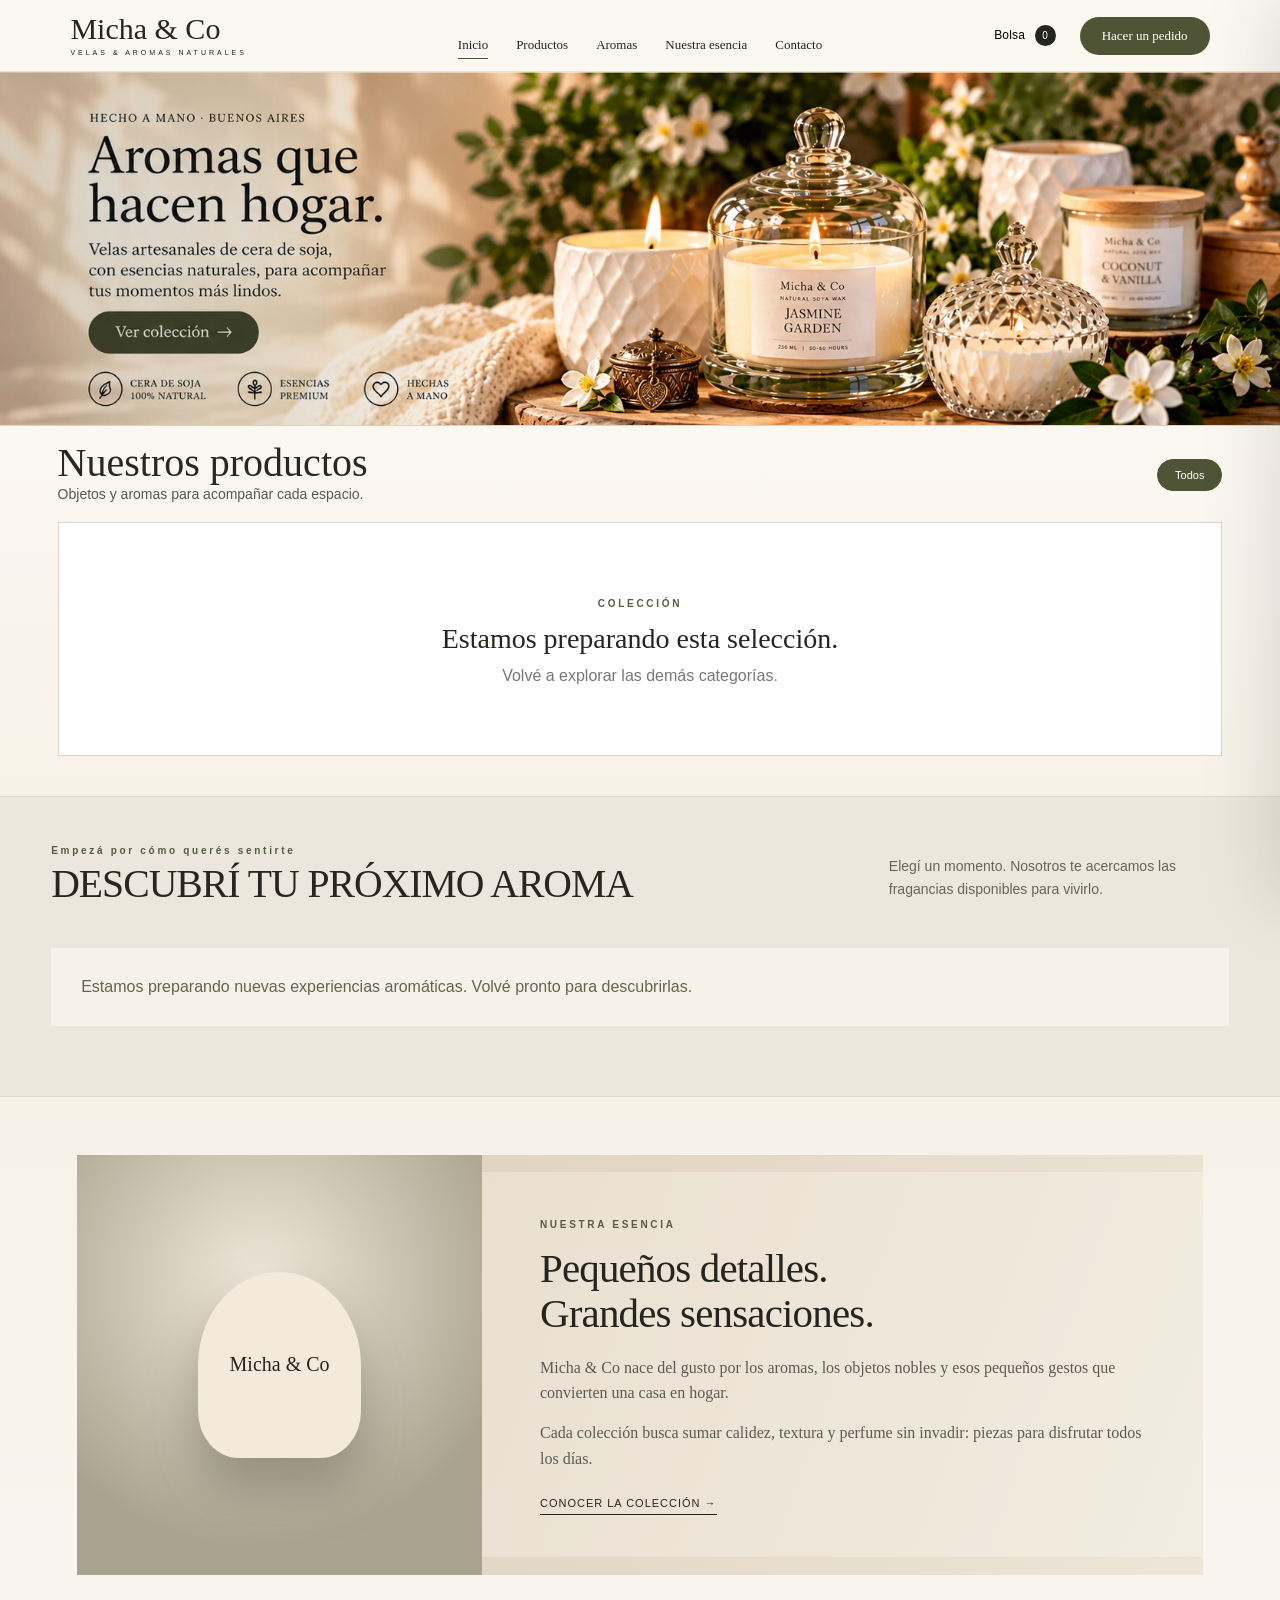
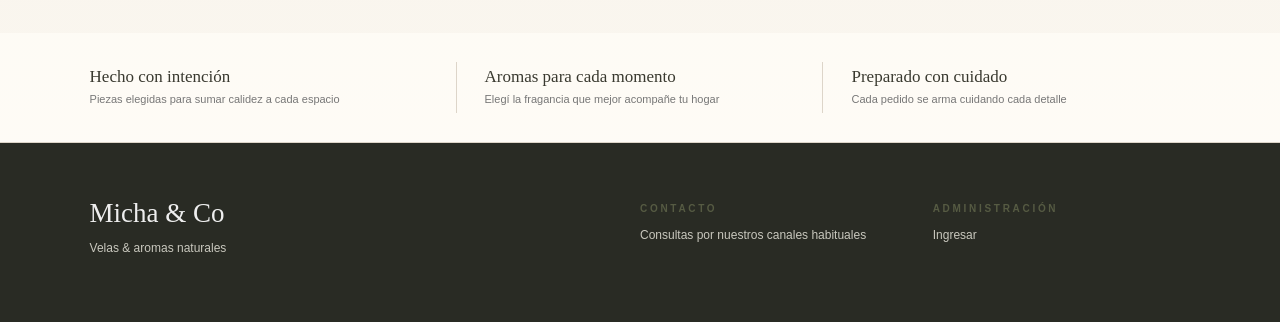
==== commit 99b0eab3: "Use portrait aroma cards from approved reference without carousel" ====
--- a/public/index.html
+++ b/public/index.html
@@ -2,7 +2,7 @@
 <html lang="es"><head><meta charset="utf-8"><meta name="viewport" content="width=device-width,initial-scale=1">
 <meta name="theme-color" content="#f4efe6"><title>Micha & Co — Velas & Aromas Naturales</title>
 <meta name="description" content="Velas, aromas y objetos para transformar los pequeños momentos cotidianos en algo especial.">
-<link rel="stylesheet" href="styles.css?v=20260929-3"></head><body>
+<link rel="stylesheet" href="styles.css?v=20260929-5"></head><body>
 <header class="top"><a class="brand" href="#">Micha & Co<small>Velas & aromas naturales</small></a>
 <nav><a class="active" href="#">Inicio</a><a href="#catalogo">Productos</a><a href="#aromas">Aromas</a><a href="#historia">Nuestra esencia</a><a href="#contacto">Contacto</a></nav>
 <div class="top-actions"><a class="mobile-catalog-link" href="#catalogo">Productos</a><button class="cart-button" onclick="openCart()" aria-label="Abrir carrito">Bolsa <span id="cartCount">0</span></button><a class="order-cta" href="#catalogo">Hacer un pedido</a></div></header>
@@ -14,4 +14,4 @@
 <section id="historia" class="story"><div class="story-image"><div class="story-vessel">Micha & Co</div></div><div class="story-copy"><span class="eyebrow">NUESTRA ESENCIA</span><h2>Pequeños detalles.<br>Grandes sensaciones.</h2><p>Micha & Co nace del gusto por los aromas, los objetos nobles y esos pequeños gestos que convierten una casa en hogar.</p><p>Cada colección busca sumar calidez, textura y perfume sin invadir: piezas para disfrutar todos los días.</p><a href="#catalogo" class="text-link">Conocer la colección →</a></div></section></main>
 <section class="benefits"><div><b>Hecho con intención</b><span>Piezas elegidas para sumar calidez a cada espacio</span></div><div><b>Aromas para cada momento</b><span>Elegí la fragancia que mejor acompañe tu hogar</span></div><div><b>Preparado con cuidado</b><span>Cada pedido se arma cuidando cada detalle</span></div></section><footer id="contacto"><div><b class="footer-brand">Micha & Co</b><p id="footerTagline">Velas & aromas naturales</p></div><div><span class="eyebrow">CONTACTO</span><p id="contactLinks">Consultas por nuestros canales habituales</p></div><div><span class="eyebrow">ADMINISTRACIÓN</span><p><a href="admin.html">Ingresar</a></p></div></footer>
 <div id="overlay" class="overlay" onclick="closeCart();closeVariant()"></div><div id="variantModal" class="variant-modal"><button class="close" onclick="closeVariant()">×</button><span class="eyebrow">ELEGÍ TU AROMA</span><h2 id="variantTitle"></h2><p id="shopAromaIntro">La misma presentación, con el aroma que mejor acompañe tu espacio.</p><div id="variantOptions"></div></div><aside id="drawer" class="drawer"><div class="drawer-head"><div><span class="eyebrow">TU SELECCIÓN</span><h2>Tu bolsa</h2><p id="shopCartIntro">Podés cambiar cantidades, aromas o quitar lo que quieras antes de continuar.</p></div><button class="close" onclick="closeCart()" aria-label="Cerrar">×</button></div><div id="cartNotice" class="cart-notice" hidden></div><p class="stock-reservation-note">Los productos en tu bolsa no quedan reservados. Confirmamos su disponibilidad al enviar el pedido.</p><div id="cartItems"></div><div class="gift-hint"><span class="gift-icon">♡</span><div><b>¿Es para regalar?</b><small id="shopGiftHint">En el siguiente paso podés dejar una dedicatoria o indicación especial.</small></div></div><div class="total"><span>Total estimado</span><b id="total">$0</b></div><button id="continueBtn" class="btn full" onclick="checkout()">Continuar pedido <span>→</span></button><div id="checkout" class="checkout" hidden><button class="back-link" onclick="backToCart()">← Volver a mi bolsa</button><span class="eyebrow">ÚLTIMO PASO</span><h3>¿Cómo te contactamos?</h3><p id="shopCheckoutHelp" class="checkout-help">Dejanos tus datos para preparar el pedido. Vas a poder revisar todo antes de confirmarlo.</p><label>Nombre y apellido<input id="name" autocomplete="name" placeholder="Tu nombre"></label><label>WhatsApp / teléfono<input id="phone" inputmode="tel" autocomplete="tel" placeholder="Ej. 11 1234 5678"></label><label>Email <small>(opcional)</small><input id="email" type="email" autocomplete="email" placeholder="tu@email.com"></label><label>Notas <small>(opcional)</small><textarea id="notes" rows="3" placeholder="Aroma, regalo, entrega u otra indicación"></textarea></label><div id="formError" class="form-error"></div><button class="btn full" onclick="reviewOrder()">Revisar pedido</button><div id="orderResult"></div></div></aside>
-<script src="app.js?v=20260929-3"></script></body></html>
+<script src="app.js?v=20260929-5"></script></body></html>
--- a/public/styles.css
+++ b/public/styles.css
@@ -351,43 +351,43 @@
 @media(max-width:850px){.aroma-discovery{padding:45px 5vw 49px}.aroma-discovery-inner{grid-template-columns:1fr;gap:20px}.aroma-intro{display:grid;grid-template-columns:1fr auto;column-gap:20px}.aroma-intro .eyebrow,.aroma-intro h2,.aroma-intro p{grid-column:1}.aroma-intro h2{max-width:650px}.aroma-controls{grid-column:2;grid-row:2/4;align-self:end;margin:0 0 4px}.aroma-moments{margin-right:-5vw;padding-right:5vw}.aroma-world{flex-basis:230px;width:230px}#aromaFocus{grid-template-columns:1fr;gap:15px}}
 @media(max-width:560px){.aroma-discovery{padding:38px 5vw 41px}.aroma-intro h2{font-size:36px;max-width:340px}.aroma-intro p{font-size:13px}.aroma-controls{display:none}.aroma-world{flex-basis:220px;width:220px}.aroma-world-image{height:150px}.aroma-results{padding:20px 16px;margin-top:13px}.aroma-result-head h3{font-size:25px}.aroma-focus-products .aroma-product{flex-basis:190px}}
 
-/* Compact editorial index: six visible scenes without sideways navigation. */
-.aroma-discovery{padding-top:42px;padding-bottom:45px}
-.aroma-discovery-inner{max-width:1300px;display:grid;grid-template-columns:minmax(230px,275px) minmax(0,1fr);gap:36px;align-items:center}
-.aroma-intro{display:block;max-width:275px;margin:0}
-.aroma-intro h2{max-width:275px;margin:12px 0 15px;font-size:clamp(34px,2.9vw,43px)}
-.aroma-intro p{max-width:265px}
-.aroma-moments{display:grid;grid-template-columns:repeat(3,minmax(0,1fr));gap:10px;overflow:visible;padding:0;margin:0}
-.aroma-world{display:flex;flex-direction:row;width:100%;height:138px;min-width:0;min-height:0;scroll-snap-align:unset}
-.aroma-world-image{flex:0 0 40%;width:40%;height:100%;aspect-ratio:auto}
-.aroma-world-scene{left:50%;width:138px;max-width:none;transform:translate(-50%,-50%)}
-.aroma-world-copy{min-width:0;min-height:0;padding:14px 11px 13px}
-.aroma-world b{margin:0 0 5px;font-size:clamp(17px,1.55vw,21px)}
-.aroma-world .aroma-world-note{display:-webkit-box;-webkit-box-orient:vertical;-webkit-line-clamp:3;overflow:hidden;font:11px/1.28 var(--font-body);color:#716b5e;margin:0 0 7px}
-.aroma-world .aroma-world-explore{font-size:10px;line-height:1.35}
-@media(max-width:1020px){
- .aroma-discovery-inner{display:block;max-width:760px}
- .aroma-intro{max-width:720px;margin-bottom:22px}
- .aroma-intro h2{max-width:720px;font-size:clamp(34px,4vw,45px)}
- .aroma-intro p{max-width:600px}
- .aroma-world{height:126px}
- .aroma-world-scene{width:126px}
+/* Six editorial portraits, all visible without carousel or horizontal overflow. */
+.aroma-discovery{padding:48px max(24px,4vw) 54px}
+.aroma-discovery-inner{display:block;max-width:1600px}
+.aroma-intro{display:grid;grid-template-columns:minmax(0,1fr) minmax(240px,340px);column-gap:36px;align-items:end;max-width:none;margin:0 0 27px}
+.aroma-intro .eyebrow,.aroma-intro h2{grid-column:1}
+.aroma-intro h2{max-width:850px;margin:8px 0 0;font-size:clamp(34px,3.1vw,48px)}
+.aroma-intro p{grid-column:2;grid-row:1/3;max-width:340px;margin:0 0 4px}
+.aroma-moments{display:grid;grid-template-columns:repeat(6,minmax(0,1fr));gap:12px;overflow:visible;padding:0;margin:0}
+.aroma-world{display:flex;flex-direction:column;width:100%;min-width:0;min-height:0;height:auto;scroll-snap-align:unset}
+.aroma-world-image{flex:none;width:100%;height:auto;aspect-ratio:1}
+.aroma-world-scene{left:0;top:0;width:100%;height:100%;aspect-ratio:1;transform:none}
+.aroma-world-copy{min-width:0;min-height:180px;padding:17px 15px 18px}
+.aroma-world b{margin:0 0 10px;font-size:clamp(20px,1.6vw,29px);line-height:1.08}
+.aroma-world .aroma-world-note{display:block;overflow:visible;font:clamp(12px,1vw,14px)/1.42 var(--font-body);color:#68645d;margin:0 0 18px}
+.aroma-world .aroma-world-explore{font-size:11px;line-height:1.3}
+@media(max-width:1180px){
+ .aroma-discovery-inner{max-width:900px}
+ .aroma-moments{grid-template-columns:repeat(3,minmax(0,1fr))}
+ .aroma-world-copy{min-height:160px}
+ .aroma-world b{font-size:clamp(22px,2.3vw,29px)}
+ .aroma-world .aroma-world-note{font-size:13px}
 }
 @media(max-width:700px){
- .aroma-moments{grid-template-columns:repeat(2,minmax(0,1fr));gap:9px}
- .aroma-world{height:116px}
- .aroma-world-scene{width:116px}
-}
-@media(max-width:420px){
- .aroma-intro h2{font-size:33px}
- .aroma-world{height:190px;flex-direction:column}
- .aroma-world-image{flex:none;width:100%;height:72px}
- .aroma-world-scene{width:100%;min-width:144px}
- .aroma-world-copy{padding:8px 10px}
- .aroma-world b{font-size:17px;margin-bottom:5px}
- .aroma-world .aroma-world-note{font-size:10px;line-height:1.25;margin-bottom:5px}
-}
-@media(max-width:330px){.aroma-moments{grid-template-columns:1fr}.aroma-world{height:126px;flex-direction:row}.aroma-world-image{width:40%;height:100%}.aroma-world-scene{width:126px}.aroma-world-copy{padding:12px}}
+ .aroma-discovery{padding:38px 5vw 42px}
+ .aroma-intro{display:block;margin-bottom:20px}
+ .aroma-intro h2{font-size:clamp(32px,6vw,40px);margin:8px 0 12px}
+ .aroma-intro p{max-width:550px}
+ .aroma-moments{grid-template-columns:repeat(2,minmax(0,1fr));gap:10px}
+ .aroma-world-copy{min-height:170px;padding:14px 13px 16px}
+ .aroma-world b{font-size:clamp(19px,4vw,25px)}
+ .aroma-world .aroma-world-note{font-size:12px}
+}
+@media(max-width:370px){
+ .aroma-world-copy{min-height:190px;padding:12px 10px 14px}
+ .aroma-world b{font-size:18px}
+ .aroma-world .aroma-world-note{font-size:11px}
+}
 
 /* Shared storefront rhythm: readable product cards and clear navigation. */
 .mobile-catalog-link{display:none}
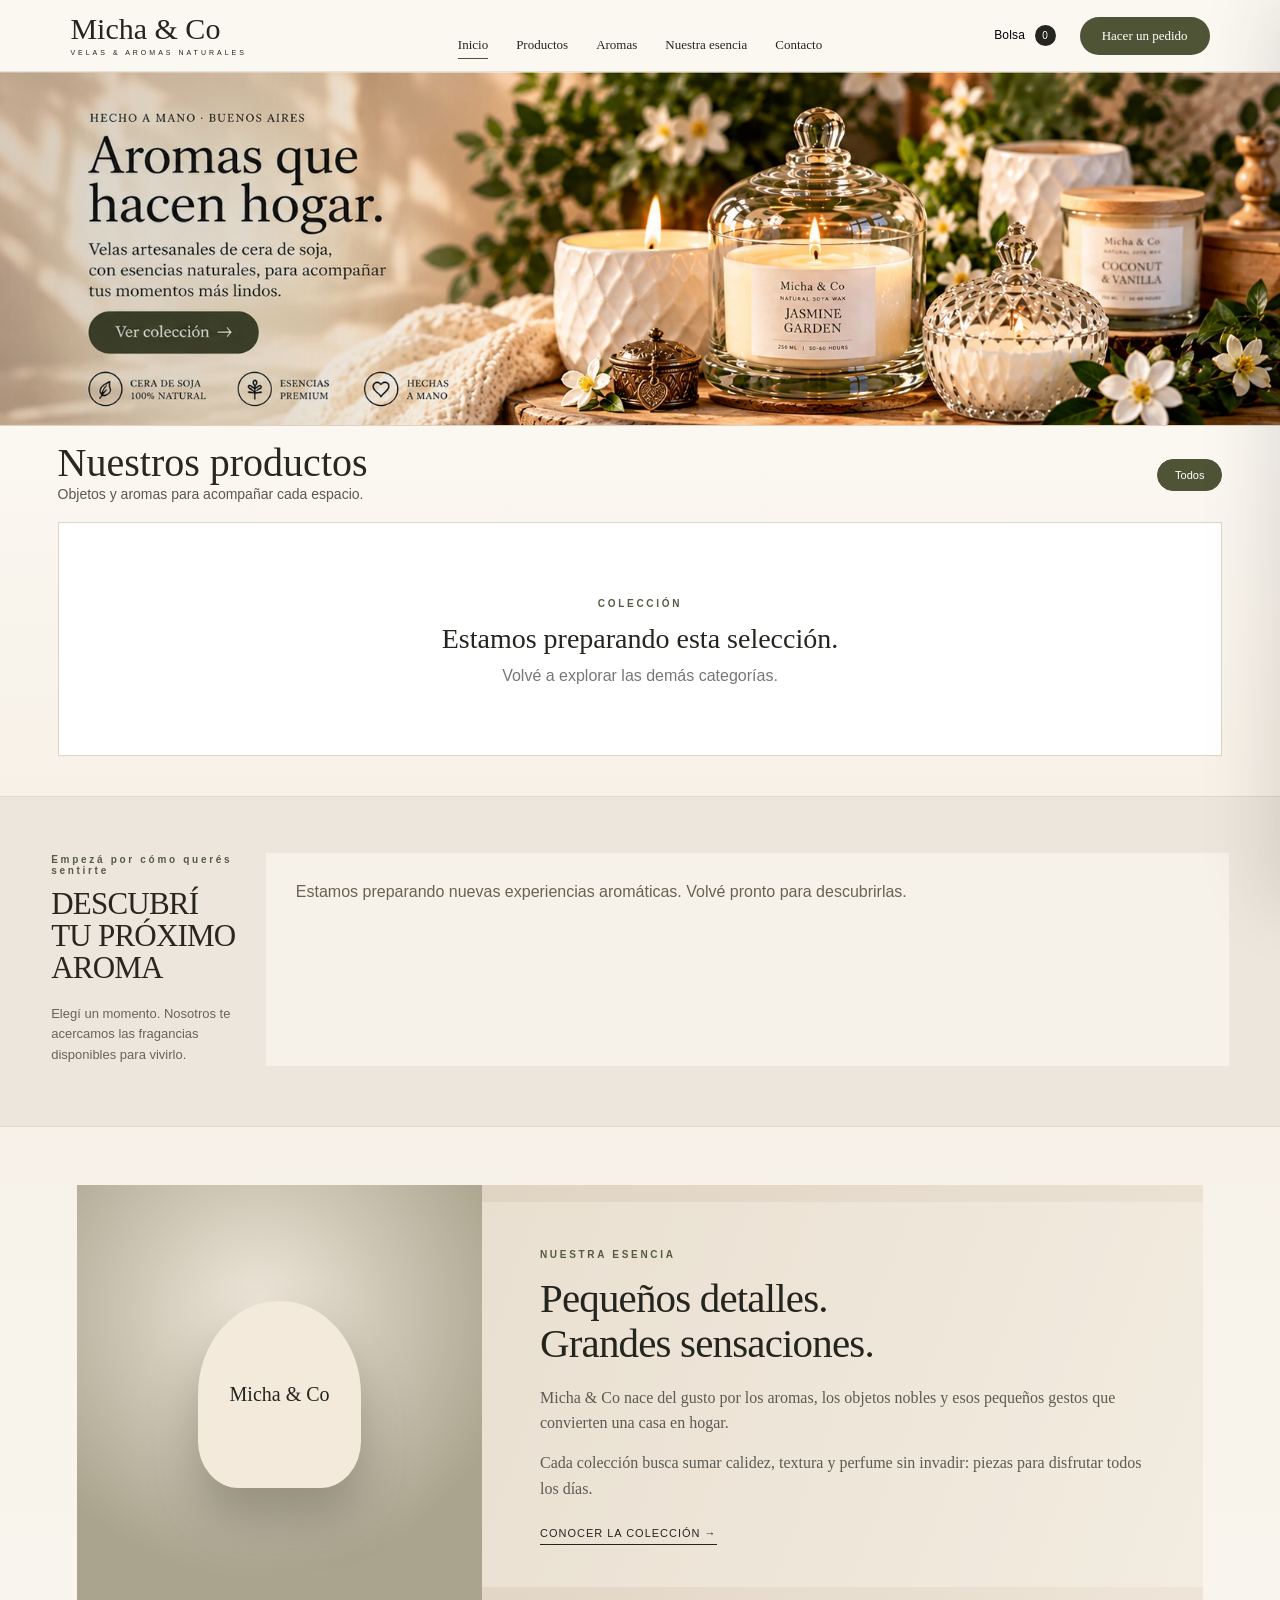
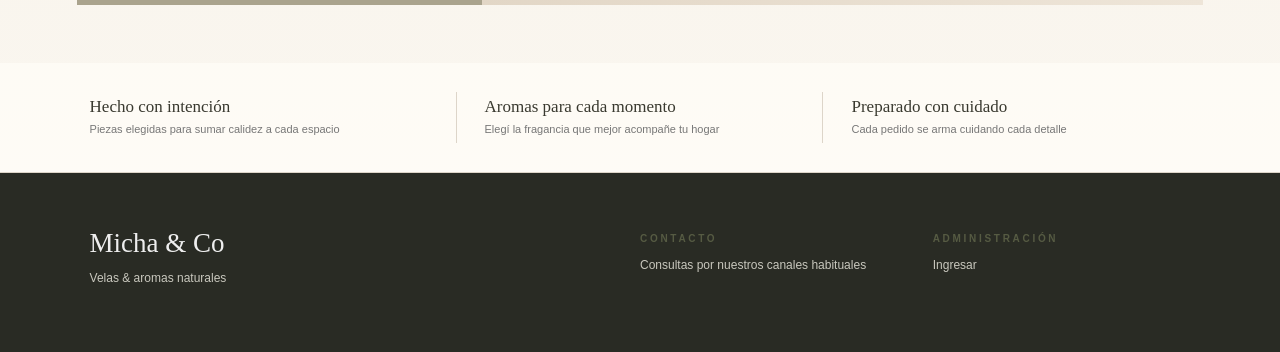
==== commit c699c5ab: "Place aroma introduction beside six portrait moments" ====
--- a/public/index.html
+++ b/public/index.html
@@ -2,7 +2,7 @@
 <html lang="es"><head><meta charset="utf-8"><meta name="viewport" content="width=device-width,initial-scale=1">
 <meta name="theme-color" content="#f4efe6"><title>Micha & Co — Velas & Aromas Naturales</title>
 <meta name="description" content="Velas, aromas y objetos para transformar los pequeños momentos cotidianos en algo especial.">
-<link rel="stylesheet" href="styles.css?v=20260929-5"></head><body>
+<link rel="stylesheet" href="styles.css?v=20260929-6"></head><body>
 <header class="top"><a class="brand" href="#">Micha & Co<small>Velas & aromas naturales</small></a>
 <nav><a class="active" href="#">Inicio</a><a href="#catalogo">Productos</a><a href="#aromas">Aromas</a><a href="#historia">Nuestra esencia</a><a href="#contacto">Contacto</a></nav>
 <div class="top-actions"><a class="mobile-catalog-link" href="#catalogo">Productos</a><button class="cart-button" onclick="openCart()" aria-label="Abrir carrito">Bolsa <span id="cartCount">0</span></button><a class="order-cta" href="#catalogo">Hacer un pedido</a></div></header>
--- a/public/styles.css
+++ b/public/styles.css
@@ -351,14 +351,13 @@
 @media(max-width:850px){.aroma-discovery{padding:45px 5vw 49px}.aroma-discovery-inner{grid-template-columns:1fr;gap:20px}.aroma-intro{display:grid;grid-template-columns:1fr auto;column-gap:20px}.aroma-intro .eyebrow,.aroma-intro h2,.aroma-intro p{grid-column:1}.aroma-intro h2{max-width:650px}.aroma-controls{grid-column:2;grid-row:2/4;align-self:end;margin:0 0 4px}.aroma-moments{margin-right:-5vw;padding-right:5vw}.aroma-world{flex-basis:230px;width:230px}#aromaFocus{grid-template-columns:1fr;gap:15px}}
 @media(max-width:560px){.aroma-discovery{padding:38px 5vw 41px}.aroma-intro h2{font-size:36px;max-width:340px}.aroma-intro p{font-size:13px}.aroma-controls{display:none}.aroma-world{flex-basis:220px;width:220px}.aroma-world-image{height:150px}.aroma-results{padding:20px 16px;margin-top:13px}.aroma-result-head h3{font-size:25px}.aroma-focus-products .aroma-product{flex-basis:190px}}
 
-/* Six editorial portraits, all visible without carousel or horizontal overflow. */
-.aroma-discovery{padding:48px max(24px,4vw) 54px}
-.aroma-discovery-inner{display:block;max-width:1600px}
-.aroma-intro{display:grid;grid-template-columns:minmax(0,1fr) minmax(240px,340px);column-gap:36px;align-items:end;max-width:none;margin:0 0 27px}
-.aroma-intro .eyebrow,.aroma-intro h2{grid-column:1}
-.aroma-intro h2{max-width:850px;margin:8px 0 0;font-size:clamp(34px,3.1vw,48px)}
-.aroma-intro p{grid-column:2;grid-row:1/3;max-width:340px;margin:0 0 4px}
-.aroma-moments{display:grid;grid-template-columns:repeat(6,minmax(0,1fr));gap:12px;overflow:visible;padding:0;margin:0}
+/* The introduction sits beside six portraits, at the same height as the cards. */
+.aroma-discovery{padding:40px max(24px,4vw) 44px}
+.aroma-discovery-inner{display:grid;grid-template-columns:minmax(190px,1.25fr) minmax(0,6fr);gap:14px;align-items:stretch;max-width:1600px}
+.aroma-intro{display:flex;flex-direction:column;align-items:flex-start;max-width:none;min-width:0;margin:0;padding:17px 12px 17px 0}
+.aroma-intro h2{max-width:100%;margin:12px 0 0;font-size:clamp(31px,2.3vw,40px);line-height:1.04}
+.aroma-intro p{max-width:240px;margin:auto 0 0;padding-top:20px;font-size:13px;line-height:1.55}
+.aroma-moments{display:grid;grid-template-columns:repeat(6,minmax(0,1fr));gap:10px;overflow:visible;padding:0;margin:0}
 .aroma-world{display:flex;flex-direction:column;width:100%;min-width:0;min-height:0;height:auto;scroll-snap-align:unset}
 .aroma-world-image{flex:none;width:100%;height:auto;aspect-ratio:1}
 .aroma-world-scene{left:0;top:0;width:100%;height:100%;aspect-ratio:1;transform:none}
@@ -366,8 +365,12 @@
 .aroma-world b{margin:0 0 10px;font-size:clamp(20px,1.6vw,29px);line-height:1.08}
 .aroma-world .aroma-world-note{display:block;overflow:visible;font:clamp(12px,1vw,14px)/1.42 var(--font-body);color:#68645d;margin:0 0 18px}
 .aroma-world .aroma-world-explore{font-size:11px;line-height:1.3}
-@media(max-width:1180px){
- .aroma-discovery-inner{max-width:900px}
+@media(max-width:1250px){
+ .aroma-discovery-inner{display:block;max-width:900px}
+ .aroma-intro{display:grid;grid-template-columns:minmax(0,1fr) minmax(220px,300px);gap:0 24px;padding:0;margin-bottom:22px}
+ .aroma-intro .eyebrow,.aroma-intro h2{grid-column:1}
+ .aroma-intro h2{font-size:clamp(34px,4vw,44px);margin:8px 0 0}
+ .aroma-intro p{grid-column:2;grid-row:1/3;align-self:end;max-width:300px;margin:0;padding:0}
  .aroma-moments{grid-template-columns:repeat(3,minmax(0,1fr))}
  .aroma-world-copy{min-height:160px}
  .aroma-world b{font-size:clamp(22px,2.3vw,29px)}
